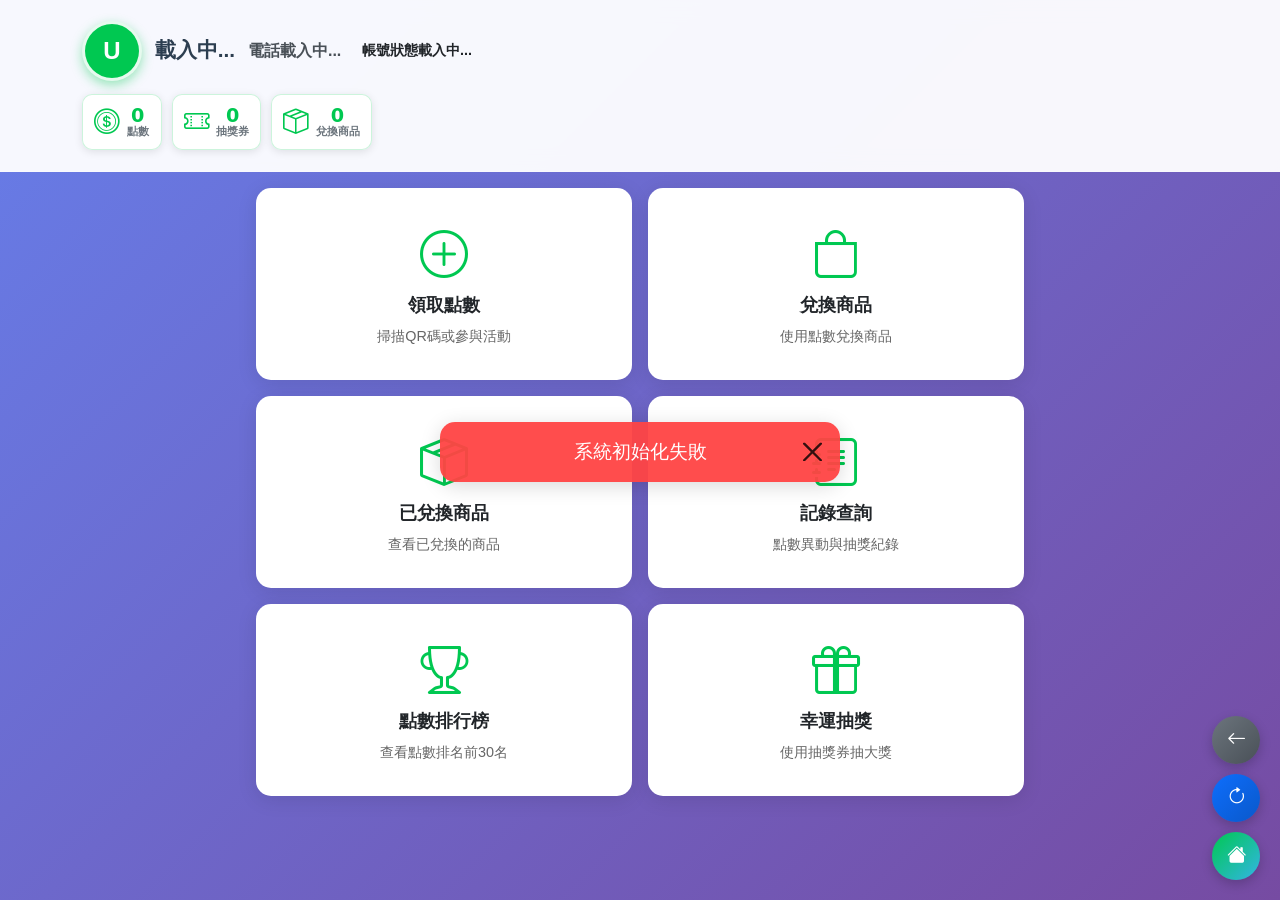
==== index.html @ dc539072 "🚀 自動部署 LINEOA → LINEOA-Public (main)" ====
<!DOCTYPE html>
<html lang="zh-TW">
<head>
    <meta charset="UTF-8">
    <meta name="viewport" content="width=device-width, initial-scale=1.0">
    <title>在地人團購點數系統 V1.3</title>
    <script charset="utf-8" src="https://static.line-scdn.net/liff/edge/2/sdk.js"></script>
    <link href="https://cdn.jsdelivr.net/npm/bootstrap@5.1.3/dist/css/bootstrap.min.css" rel="stylesheet">
    <link href="https://cdn.jsdelivr.net/npm/bootstrap-icons@1.8.1/font/bootstrap-icons.css" rel="stylesheet">
    <link href="https://cdnjs.cloudflare.com/ajax/libs/font-awesome/6.0.0/css/all.min.css" rel="stylesheet">
    <link href="style.css" rel="stylesheet">
    <style>
        :root {
            --primary-color: #00C851;
            --secondary-color: #FF6900;
            --success-color: #00C851;
            --danger-color: #FF4444;
            --warning-color: #FFB347;
            --info-color: #33b5e5;
            --dark-color: #212529;
            --light-color: #f8f9fa;
        }
        
        body {
            background: linear-gradient(135deg, #667eea 0%, #764ba2 100%);
            min-height: 100vh;
            font-family: 'Segoe UI', Tahoma, Geneva, Verdana, sans-serif;
        }
        
        .container-fluid {
            padding: 0;
        }
        
        .header {
            background: rgba(255, 255, 255, 0.95);
            backdrop-filter: blur(10px);
            border-bottom: 1px solid rgba(255, 255, 255, 0.2);
            padding: 1rem 0;
            position: sticky;
            top: 0;
            z-index: 1000;
        }
        
        .user-info {
            display: flex;
            align-items: center;
            gap: 1rem;
        }
        
        .user-avatar {
            width: 50px;
            height: 50px;
            border-radius: 50%;
            background: var(--primary-color);
            display: flex;
            align-items: center;
            justify-content: center;
            color: white;
            font-weight: bold;
            font-size: 1.2rem;
        }
        
        .user-details {
            display: flex;
            flex-direction: column;
        }
        
        .header-points {
            display: flex;
            align-items: center;
            gap: 0.5rem;
        }
        
        .points-icon {
            font-size: 1.5rem;
            color: var(--primary-color);
        }
        
        .points-info {
            display: flex;
            flex-direction: column;
        }
        
        .points-label {
            font-size: 0.9rem;
            color: #666;
        }
        
        .points-value {
            font-size: 1.2rem;
            font-weight: bold;
        }
        
        .menu-grid {
            display: grid;
            grid-template-columns: repeat(2, 1fr);
            gap: 1rem;
            padding: 1rem;
        }
        
        .menu-item {
            background: white;
            border-radius: 15px;
            padding: 2rem 1rem;
            text-align: center;
            text-decoration: none;
            color: var(--dark-color);
            transition: all 0.3s ease;
            box-shadow: 0 4px 20px rgba(0, 0, 0, 0.1);
            border: none;
        }
        
        .menu-item:hover {
            transform: translateY(-5px);
            box-shadow: 0 8px 25px rgba(0, 0, 0, 0.15);
            color: var(--dark-color);
        }
        
        .menu-icon {
            font-size: 3rem;
            margin-bottom: 1rem;
            color: var(--primary-color);
        }
        
        .menu-title {
            font-weight: bold;
            font-size: 1.1rem;
            margin-bottom: 0.5rem;
        }
        
        .menu-desc {
            font-size: 0.9rem;
            color: #666;
        }
        
        .page-content {
            display: none;
            padding: 1rem;
        }
        
        .page-content.active {
            display: block;
        }
        
        .back-btn {
            background: var(--primary-color);
            color: white;
            border: none;
            padding: 0.5rem 1rem;
            border-radius: 10px;
            margin-bottom: 1rem;
        }
        
        .product-card {
            background: white;
            border-radius: 15px;
            padding: 1.2rem;
            margin-bottom: 1rem;
            box-shadow: 0 4px 20px rgba(0, 0, 0, 0.1);
        }
        
        .points-badge {
            background: var(--success-color);
            color: white;
            padding: 0.3rem 0.8rem;
            border-radius: 20px;
            font-size: 0.9rem;
            font-weight: bold;
        }
        
        .exchange-btn {
            background: var(--warning-color);
            color: white;
            border: none;
            padding: 0.8rem 1.5rem;
            border-radius: 10px;
            width: 100%;
            margin-top: 1rem;
            font-weight: bold;
        }
        
        .history-item {
            background: white;
            border-radius: 10px;
            padding: 1rem;
            margin-bottom: 0.5rem;
            border-left: 4px solid var(--primary-color);
        }
        
        .history-date {
            font-size: 0.8rem;
            color: #666;
        }
        
        .history-points {
            font-weight: bold;
            font-size: 1.1rem;
        }
        
        .points-positive {
            color: var(--success-color);
        }
        
        .points-negative {
            color: var(--danger-color);
        }
        
        .qr-scanner {
            background: white;
            border-radius: 15px;
            padding: 1rem;
            margin-bottom: 1rem;
        }
        
        #qr-reader {
            width: 100%;
            border-radius: 10px;
            overflow: hidden;
        }
        
        .loading {
            text-align: center;
            padding: 2rem;
        }
        
        .spinner-border {
            color: var(--primary-color);
        }
        
        .alert-custom {
            border-radius: 10px;
            border: none;
            padding: 1rem;
            margin-bottom: 1rem;
        }
        
        .btn-scan {
            background: var(--info-color);
            color: white;
            border: none;
            padding: 0.8rem 1.5rem;
            border-radius: 10px;
            width: 100%;
            margin: 0.5rem 0;
            font-weight: bold;
        }
        
        .qr-expiry-select {
            width: 100%;
            padding: 0.8rem;
            border-radius: 10px;
            border: 1px solid #ddd;
            margin-bottom: 1rem;
            font-size: 1rem;
        }
        
        .redemption-status {
            font-size: 0.75rem;
            padding: 0.25rem 0.6rem;
            border-radius: 12px;
            font-weight: 500;
            white-space: nowrap;
        }
        
        .status-redeemed {
            background: var(--success-color);
            color: white;
        }
        
        .status-expired {
            background: var(--danger-color);
            color: white;
        }
        
        .status-pending {
            background: var(--warning-color);
            color: white;
        }
        
        .time-info {
            line-height: 1.6;
        }
        
        .redeem-action-btn {
            background: var(--primary-color);
            color: white;
            border: none;
            padding: 0.4rem 0.8rem;
            border-radius: 8px;
            font-size: 0.85rem;
            white-space: nowrap;
        }
        
        .redeem-action-btn:hover {
            background: var(--primary-color-dark);
        }
        
        .redeem-action-btn:disabled {
            background: #ccc;
            cursor: not-allowed;
        }
        
        /* 提示訊息樣式 */
        #alertContainer {
            position: fixed;
            top: 0;
            left: 0;
            right: 0;
            bottom: 0;
            display: flex;
            justify-content: center;
            align-items: center;
            z-index: 9999;
            pointer-events: none;
        }
        
        .alert-wrapper {
            width: 90%;
            max-width: 400px;
            position: relative;
        }
        
        .alert-custom {
            text-align: center;
            padding: 1rem 2rem;
            border-radius: 15px;
            font-size: 1.2rem;
            font-weight: 500;
            box-shadow: 0 4px 20px rgba(0, 0, 0, 0.15);
            pointer-events: auto;
            position: relative;
            animation: alertFadeIn 0.3s ease-out;
        }
        
        .alert-custom .btn-close {
            position: absolute;
            right: 10px;
            top: 50%;
            transform: translateY(-50%);
            font-size: 1.2rem;
            padding: 0.5rem;
            margin: 0;
            opacity: 0.8;
        }
        
        .alert-custom .btn-close:hover {
            opacity: 1;
        }
        
        .alert-custom.alert-success {
            background-color: rgba(0, 200, 81, 0.95);
            color: white;
            border: none;
        }
        
        .alert-custom.alert-danger {
            background-color: rgba(255, 68, 68, 0.95);
            color: white;
            border: none;
        }
        
        .alert-custom.alert-info {
            background-color: rgba(51, 181, 229, 0.95);
            color: white;
            border: none;
        }
        
        .alert-custom.alert-warning {
            background-color: rgba(255, 179, 71, 0.95);
            color: white;
            border: none;
        }
        
        @keyframes alertFadeIn {
            from {
                opacity: 0;
                transform: translateY(-20px);
            }
            to {
                opacity: 1;
                transform: translateY(0);
            }
        }
        
        @keyframes alertFadeOut {
            from {
                opacity: 1;
                transform: translateY(0);
            }
            to {
                opacity: 0;
                transform: translateY(20px);
            }
        }
        
        /* 活動卡片狀態樣式 */
        .activity-card.activity-disabled {
            opacity: 0.6;
            background: #f5f5f5;
            border-left: 4px solid #ccc;
        }
        
        .activity-card.activity-waiting {
            opacity: 0.8;
            background: #fff8e1;
            border-left: 4px solid #ff9800;
        }
        
        .activity-card.activity-available {
            background: #f0f8ff;
            border-left: 4px solid var(--primary-color);
        }
        
        .activity-card.activity-available:hover {
            transform: translateY(-2px);
            box-shadow: 0 8px 25px rgba(0, 200, 81, 0.15);
        }
    </style>
</head>
<body>
    <div class="container-fluid">
        <!-- Header -->
        <div class="header">
            <div class="container">
                <div class="user-info-enhanced">
                    <div class="user-top-section">
                        <div class="user-avatar-large" id="userAvatar">U</div>
                        <div class="user-identity">
                            <div class="user-name-row">
                                <div class="user-name-large" id="userName">載入中...</div>
                                <span class="user-phone-large" id="userPhone">電話載入中...</span>
                                <span class="account-status-large" id="accountStatus">帳號狀態載入中...</span>
                            </div>
                        </div>
                    </div>
                    <div class="user-stats-enhanced">
                        <div class="stat-item-large">
                            <i class="bi bi-coin stat-icon-large"></i>
                            <div class="stat-text">
                                <div class="stat-value-large" id="headerPoints">0</div>
                                <div class="stat-label-large">點數</div>
                            </div>
                        </div>
                        <div class="stat-item-large">
                            <i class="bi bi-ticket-perforated stat-icon-large"></i>
                            <div class="stat-text">
                                <div class="stat-value-large" id="headerLotteryTickets">0</div>
                                <div class="stat-label-large">抽獎券</div>
                            </div>
                        </div>
                        <div class="stat-item-large">
                            <i class="bi bi-box-seam stat-icon-large"></i>
                            <div class="stat-text">
                                <div class="stat-value-large" id="headerUnusedCount">0</div>
                                <div class="stat-label-large">兌換商品</div>
                            </div>
                        </div>
                    </div>
                </div>
            </div>
        </div>

        <!-- 主頁面 -->
        <div id="mainPage">
            <div class="menu-grid">
                <button class="menu-item" onclick="showPage('earnPage')">
                    <i class="bi bi-plus-circle menu-icon"></i>
                    <div class="menu-title">領取點數</div>
                    <div class="menu-desc">掃描QR碼或參與活動</div>
                </button>
                <button class="menu-item" onclick="showPage('productsPage')">
                    <i class="bi bi-bag menu-icon"></i>
                    <div class="menu-title">兌換商品</div>
                    <div class="menu-desc">使用點數兌換商品</div>
                </button>
                <button class="menu-item" onclick="showPage('exchangedPage')">
                    <i class="bi bi-box-seam menu-icon"></i>
                    <div class="menu-title">已兌換商品</div>
                    <div class="menu-desc">查看已兌換的商品</div>
                </button>
                <button class="menu-item" onclick="showPage('recordsPage')">
                    <i class="bi bi-journal-text menu-icon"></i>
                    <div class="menu-title">記錄查詢</div>
                    <div class="menu-desc">點數異動與抽獎紀錄</div>
                </button>
                <button class="menu-item" onclick="showPage('leaderboardPage')">
                    <i class="bi bi-trophy menu-icon"></i>
                    <div class="menu-title">點數排行榜</div>
                    <div class="menu-desc">查看點數排名前30名</div>
                </button>
                <button class="menu-item" onclick="showPage('lotteryPage')">
                    <i class="bi bi-gift menu-icon"></i>
                    <div class="menu-title">幸運抽獎</div>
                    <div class="menu-desc">使用抽獎券抽大獎</div>
                </button>
            </div>
        </div>

        <!-- 記錄查詢頁面 -->
        <div id="recordsPage" class="page-content">
            <div class="page-header">
                <h4 class="mb-3">📋 記錄查詢</h4>
            </div>
            
            <!-- 分頁標籤 -->
            <div class="records-tabs">
                <button id="pointsRecordsTabBtn" class="tab-btn tab-active" onclick="switchRecordsTab('points')">
                    <i class="bi bi-coin"></i> 點數異動
                </button>
                <button id="lotteryRecordsTabBtn" class="tab-btn tab-inactive" onclick="switchRecordsTab('lottery')">
                    <i class="bi bi-ticket-detailed"></i> 抽獎紀錄
                </button>
            </div>
            
            <!-- 點數異動記錄區 -->
            <div id="pointsRecordsTab" class="tab-content active">
                <div id="historyList" class="loading">
                    <div class="spinner-border" role="status">
                        <span class="visually-hidden">載入中...</span>
                    </div>
                </div>
            </div>
            
            <!-- 抽獎記錄區 -->
            <div id="lotteryRecordsTab" class="tab-content">
                <div id="lotteryHistoryList" class="loading">
                    <div class="spinner-border" role="status">
                        <span class="visually-hidden">載入中...</span>
                    </div>
                </div>
            </div>
        </div>

        <!-- 已兌換商品頁面 -->
        <div id="exchangedPage" class="page-content">
            <div class="page-header">
                <h4 class="mb-3">已兌換商品</h4>
            </div>
            
            <!-- 分頁標籤 -->
            <div class="exchange-tabs">
                <button id="unusedTabBtn" class="tab-btn tab-active" onclick="switchExchangeTab('unused')">
                    <i class="bi bi-box-seam"></i> 待使用商品
                </button>
                <button id="usedTabBtn" class="tab-btn tab-inactive" onclick="switchExchangeTab('used')">
                    <i class="bi bi-check2-circle"></i> 已使用商品
                </button>
            </div>
            
            <!-- 待使用商品區 -->
            <div id="unusedProductsTab" class="tab-content active">
                <div id="unusedProductsList"></div>
            </div>
            
            <!-- 已使用商品區 -->
            <div id="usedProductsTab" class="tab-content">
                <div id="usedProductsList"></div>
            </div>
        </div>

        <!-- 領取點數頁面 -->
        <div id="earnPage" class="page-content">
            <div class="page-header">
                <h4 class="mb-3">領取點數</h4>
            </div>
            
            <!-- QR掃描器區域 -->
            <div class="qr-scanner mb-4">
                <h5 class="mb-3">QR Code 掃描</h5>
                <div id="qr-reader" style="width: 100%"></div>
                <div id="scanStatus"></div>
                <button id="startScanBtn" class="btn-scan mt-3" onclick="startQRScanner()">
                    <i class="bi bi-camera"></i> 開始掃描
                </button>
                <button id="stopScanBtn" class="btn-scan mt-2" onclick="stopQRScanner()" style="display: none;">
                    <i class="bi bi-stop-circle"></i> 停止掃描
                </button>
            </div>
            
            <h5 class="mb-3" id="activitiesTitle">可領取的活動 (0)</h5>
            <div id="earnActivitiesList">
                <div class="loading">
                    <div class="spinner-border" role="status">
                        <span class="visually-hidden">Loading...</span>
                    </div>
                </div>
            </div>
        </div>

        <!-- 商品兌換頁面 -->
        <div id="productsPage" class="page-content">
            <div class="page-header">
                <h4 class="mb-3">商品兌換</h4>
            </div>
            <div id="productsList" class="loading">
                <div class="spinner-border" role="status">
                    <span class="visually-hidden">載入中...</span>
                </div>
            </div>
        </div>

        <!-- 點數排行榜頁面 -->
        <div id="leaderboardPage" class="page-content">
            <div class="page-header">
                <h4 class="mb-3">點數排行榜</h4>
            </div>
            
            <!-- 我的排名 -->
            <div class="section">
                <div class="section-title">我的排名</div>
                <div id="myRankCard" class="loading">
                    <div class="spinner-border" role="status">
                        <span class="visually-hidden">載入中...</span>
                    </div>
                </div>
            </div>
            
            <!-- 排行榜 -->
            <div class="section">
                <div class="section-title">前30名排行榜</div>
                <div id="leaderboardList" class="leaderboard-grid">
                    <div class="spinner-border" role="status">
                        <span class="visually-hidden">載入中...</span>
                    </div>
                </div>
            </div>
        </div>

        <!-- 抽獎頁面 -->
        <div id="lotteryPage" class="page-content">
            <div class="page-header">
                <h4 class="mb-3">🎁 幸運抽獎</h4>
            </div>
            
            <!-- 抽獎券顯示區 -->
            <div id="lotteryTicketsDisplay" class="mb-4">
                <div class="loading">
                    <div class="spinner-border" role="status">
                        <span class="visually-hidden">載入中...</span>
                    </div>
                </div>
            </div>
            
            <!-- 九宮格抽獎區域 -->
            <div class="lottery-grid-container mb-4">
                <div class="lottery-grid" id="lotteryGrid">
                    <!-- 動態生成九宮格區塊 -->
                </div>
            </div>
            
            <!-- 抽獎按鈕 -->
            <div class="lottery-action mb-4">
                <button id="drawLotteryBtn" class="lottery-draw-btn" onclick="drawLottery()">
                    <i class="bi bi-gift"></i> 開始抽獎
                </button>
                <div class="lottery-notice">
                    <i class="bi bi-info-circle"></i>
                    每次抽獎消耗1張抽獎券
                </div>
            </div>
            
            <!-- 獎項展示區 -->
            <div class="section">
                <div class="section-title">🏆 獎項一覽</div>
                <div id="lotteryContainer">
                    <div id="lotteryPrizesContainer" class="prizes-grid">
                        <div class="loading">
                            <div class="spinner-border" role="status">
                                <span class="visually-hidden">載入中...</span>
                            </div>
                        </div>
                    </div>
                </div>
            </div>
        </div>


    </div>

    <!-- 固定功能按鈕 -->
    <div class="fixed-btns-container">
        <button class="fixed-btn back-btn-fixed" onclick="goBack()" title="返回上一頁">
            <i class="bi bi-arrow-left"></i>
        </button>
        <button class="fixed-btn refresh-btn-fixed" onclick="refreshCurrentPage()" title="重新整理">
            <i class="bi bi-arrow-clockwise"></i>
        </button>
        <button class="fixed-btn home-btn-fixed" onclick="showPage('mainPage')" title="回首頁">
            <i class="bi bi-house-fill"></i>
        </button>
    </div>

    <!-- 抽獎結果彈窗 -->
    <div id="lotteryResultModal" class="lottery-modal" style="display: none;">
        <div class="lottery-modal-content">
            <div id="lotteryResultContent">
                <!-- 動態內容 -->
            </div>
            <button class="lottery-close-btn" onclick="closeLotteryResult()">
                <i class="bi bi-x-lg"></i> 關閉
            </button>
        </div>
    </div>

    <!-- 提示訊息 -->
    <div id="alertContainer" style="position: fixed; top: 20px; left: 20px; right: 20px; z-index: 9999;"></div>

    <script src="https://cdn.jsdelivr.net/npm/bootstrap@5.1.3/dist/js/bootstrap.bundle.min.js"></script>
    <script src="app.js"></script>
</body>
</html>
---- style.css ----
::root {
    --primary-color: #00C851;
    --secondary-color: #FF6900;
    --success-color: #00C851;
    --danger-color: #FF4444;
    --warning-color: #FFB347;
    --info-color: #33b5e5;
    --dark-color: #212529;
    --light-color: #f8f9fa;
}

body {
    background: linear-gradient(135deg, #667eea 0%, #764ba2 100%);
    min-height: 100vh;
    font-family: 'Segoe UI', Tahoma, Geneva, Verdana, sans-serif;
}

.container-fluid {
    padding: 0;
}

.header {
    background: rgba(255, 255, 255, 0.95);
    backdrop-filter: blur(10px);
    border-bottom: 1px solid rgba(255, 255, 255, 0.2);
    padding: 1rem 0;
    position: sticky;
    top: 0;
    z-index: 1000;
}

        /* 增強的用戶信息布局 */
        .user-info-enhanced {
            display: flex;
            flex-direction: column;
            gap: 0.8rem;
            width: 100%;
            padding: 0.3rem 0;
        }
        
        .user-top-section {
            display: flex;
            align-items: center;
            gap: 0.8rem;
        }
        
        .user-avatar-large {
            width: 60px;
            height: 60px;
            border-radius: 50%;
            background: var(--primary-color);
            display: flex;
            align-items: center;
            justify-content: center;
            color: white;
            font-weight: bold;
            font-size: 1.5rem;
            flex-shrink: 0;
            box-shadow: 0 4px 12px rgba(0, 200, 81, 0.4);
            border: 3px solid rgba(255, 255, 255, 0.9);
        }
        
        .user-content {
            flex: 1;
            display: flex;
            flex-direction: column;
            gap: 0.5rem;
            min-width: 0;
        }
        
        .user-identity {
            display: flex;
            flex-direction: column;
            gap: 0.2rem;
        }
        
        .user-name-row {
            display: flex;
            align-items: center;
            gap: 0.8rem;
            flex-wrap: nowrap;
        }

        /* 增強版用戶信息樣式 */
        .user-name-large {
            font-size: 1.3rem;
            font-weight: 800;
            color: #2c3e50;
            white-space: nowrap;
            overflow: hidden;
            text-overflow: ellipsis;
            max-width: 140px;
            line-height: 1.1;
            flex-shrink: 0;
        }

        .user-phone-large {
            font-size: 1rem;
            color: #495057;
            font-weight: 600;
            white-space: nowrap;
            flex-shrink: 0;
        }

        .account-status-large {
            font-size: 0.9rem;
            font-weight: 700;
            padding: 3px 8px;
            border-radius: 6px;
            white-space: nowrap;
            flex-shrink: 0;
        }
        
        /* 增強版統計項目 */
        .user-stats-enhanced {
            display: flex;
            gap: 0.6rem;
            align-items: center;
            flex-wrap: wrap;
        }
        
        .stat-item-large {
            display: flex;
            align-items: center;
            gap: 0.4rem;
            background: rgba(255, 255, 255, 0.95);
            padding: 0.5rem 0.7rem;
            border-radius: 10px;
            box-shadow: 0 2px 8px rgba(0, 0, 0, 0.1);
            border: 1px solid rgba(0, 200, 81, 0.2);
            min-width: 80px;
        }
        
        .stat-icon-large {
            font-size: 1.6rem;
            color: var(--primary-color);
            flex-shrink: 0;
        }
        
        .stat-text {
            display: flex;
            flex-direction: column;
            align-items: center;
            text-align: center;
        }
        
        .stat-value-large {
            font-size: 1.2rem;
            font-weight: 800;
            color: var(--primary-color);
            line-height: 1;
            font-family: 'Segoe UI', system-ui, sans-serif;
        }
        
        .stat-label-large {
            font-size: 0.7rem;
            color: #6c757d;
            font-weight: 600;
            margin-top: 1px;
            line-height: 1;
        }

.account-status.complete {
    background: #d4edda;
    color: #155724;
}

.account-status.limited {
    background: #fff3cd;
    color: #856404;
}

        .user-stats {
            display: flex;
            gap: 0.6rem;
            flex-shrink: 0;
            align-items: center;
        }
        
        .stat-item {
            display: flex;
            align-items: center;
            gap: 0.5rem;
            background: #ffffff;
            color: #2c3e50;
            padding: 0.8rem 1.2rem;
            border-radius: 14px;
            box-shadow: 0 3px 10px rgba(0, 0, 0, 0.15);
            border: 1px solid rgba(0, 200, 81, 0.2);
            min-width: 110px;
            text-align: center;
        }

        .stat-icon {
            font-size: 1.2rem;
            color: var(--primary-color);
            background: rgba(0, 200, 81, 0.1);
            width: 24px;
            height: 24px;
            border-radius: 50%;
            display: flex;
            align-items: center;
            justify-content: center;
            flex-shrink: 0;
        }
        
        .stat-info {
            display: flex;
            flex-direction: column;
            align-items: flex-start;
            min-width: 0;
        }
        
        .stat-label {
            font-size: 0.7rem;
            color: #6c757d;
            margin-bottom: 2px;
            font-weight: 500;
            letter-spacing: 0.2px;
            line-height: 1;
        }
        
        .stat-value {
            font-size: 1.1rem;
            font-weight: 700;
            color: var(--primary-color);
            line-height: 1;
            font-family: 'Segoe UI', system-ui, sans-serif;
        }

.points-display {
    background: linear-gradient(135deg, var(--primary-color), var(--info-color));
    color: white;
    padding: 1.5rem;
    border-radius: 15px;
    margin: 1rem;
    text-align: center;
    box-shadow: 0 8px 32px rgba(0, 200, 81, 0.3);
}

.points-number {
    font-size: 3rem;
    font-weight: bold;
    margin: 0.5rem 0;
}

.menu-grid {
    display: grid;
    grid-template-columns: repeat(2, 1fr);
    gap: 1rem;
    padding: 1rem;
    max-width: 800px; /* 限制最大寬度 */
    margin: 0 auto; /* 置中對齊 */
}

.menu-item {
    background: white;
    border-radius: 15px;
    padding: 2rem 1rem;
    text-align: center;
    text-decoration: none;
    color: var(--dark-color);
    transition: all 0.3s ease;
    box-shadow: 0 4px 20px rgba(0, 0, 0, 0.1);
    border: none;
    cursor: pointer;
}

.menu-item:hover {
    transform: translateY(-5px);
    box-shadow: 0 8px 25px rgba(0, 0, 0, 0.15);
    color: var(--dark-color);
}

.menu-icon {
    font-size: 3rem;
    margin-bottom: 1rem;
    color: var(--primary-color);
}

.menu-title {
    font-weight: bold;
    font-size: 1.1rem;
    margin-bottom: 0.5rem;
}

.menu-desc {
    font-size: 0.9rem;
    color: #666;
}

.page-content {
    display: none;
    padding: 1rem;
}

.page-content.active {
    display: block;
}

/* 點數異動紀錄頁面全寬顯示 */
#historyPage {
    padding: 1rem 0.5rem;
}

#historyPage .page-header {
    padding: 0 1rem;
}

#historyList {
    padding: 0 0.5rem;
}

/* 排行榜頁面全寬顯示 */
#leaderboardPage {
    padding: 1rem 0.5rem;
}

#leaderboardPage .page-header {
    padding: 0 1rem;
}

#myRankCard,
#leaderboardList {
    padding: 0 0.5rem;
}

.back-btn {
    background: var(--primary-color);
    color: white;
    border: none;
    padding: 0.5rem 1rem;
    border-radius: 10px;
    margin-bottom: 1rem;
    cursor: pointer;
}

.activity-card, .product-card {
    background: white;
    border-radius: 15px;
    padding: 1.5rem;
    margin-bottom: 1rem;
    box-shadow: 0 4px 20px rgba(0, 0, 0, 0.1);
}

.activity-card h5 {
    color: var(--primary-color);
    margin-bottom: 0.5rem;
}

.points-badge {
    background: var(--success-color);
    color: white;
    padding: 0.3rem 0.8rem;
    border-radius: 20px;
    font-size: 0.9rem;
    font-weight: bold;
}

.claim-btn {
    background: var(--secondary-color);
    color: white;
    border: none;
    padding: 0.8rem 1.5rem;
    border-radius: 10px;
    width: 100%;
    margin-top: 1rem;
    font-weight: bold;
    cursor: pointer;
}

.exchange-btn {
    background: var(--warning-color);
    color: white;
    border: none;
    padding: 0.8rem 1.5rem;
    border-radius: 10px;
    width: 100%;
    margin-top: 1rem;
    font-weight: bold;
    cursor: pointer;
}

.history-item {
    background: white;
    border-radius: 15px;
    padding: 1.5rem;
    margin-bottom: 0.8rem;
    box-shadow: 0 2px 8px rgba(0, 0, 0, 0.1);
    transition: all 0.3s ease;
    max-width: 100%;
    width: 100%;
}

.history-item:hover {
    transform: translateY(-2px);
    box-shadow: 0 4px 12px rgba(0, 0, 0, 0.15);
}

.history-content {
    flex: 1;
    margin-right: 1rem;
}

.history-type {
    display: inline-flex;
    align-items: center;
    font-size: 0.9rem;
    color: #666;
    margin-bottom: 0.5rem;
}

.history-type i {
    margin-right: 0.5rem;
    font-size: 1.1rem;
}

.history-related {
    font-size: 0.9rem;
    color: #666;
    margin: 0.3rem 0;
}

.history-method {
    display: inline-flex;
    align-items: center;
    font-size: 0.85rem;
    color: #888;
    margin: 0.3rem 0;
}

.history-method i {
    margin-right: 0.4rem;
}

.history-date {
    font-size: 0.85rem;
    color: #999;
    margin-top: 0.5rem;
}

.history-points {
    font-weight: bold;
    font-size: 1.2rem;
    margin-bottom: 0.3rem;
}

/* 異動類型顏色 */
.type-activity {
    border-left: 4px solid #4CAF50;
}

.type-activity .history-type i {
    color: #4CAF50;
}

.type-exchange {
    border-left: 4px solid #2196F3;
}

.type-exchange .history-type i {
    color: #2196F3;
}

.type-use {
    border-left: 4px solid #FF9800;
}

.type-use .history-type i {
    color: #FF9800;
}

.type-other {
    border-left: 4px solid #9E9E9E;
}

.type-other .history-type i {
    color: #9E9E9E;
}

.points-positive {
    color: #4CAF50;
}

.points-negative {
    color: #F44336;
}

.qr-scanner {
    background: white;
    border-radius: 15px;
    padding: 1rem;
    margin-bottom: 1rem;
}

#qr-reader {
    width: 100%;
    border-radius: 10px;
    overflow: hidden;
}

.loading {
    text-align: center;
    padding: 2rem;
}

.spinner-border {
    color: var(--primary-color);
}

.alert-custom {
    border-radius: 10px;
    border: none;
    padding: 1rem;
    margin-bottom: 1rem;
}

.btn-scan {
    background: var(--info-color);
    color: white;
    border: none;
    padding: 0.8rem 1.5rem;
    border-radius: 10px;
    width: 100%;
    margin: 0.5rem 0;
    font-weight: bold;
    cursor: pointer;
}

/* 抽獎結果彈窗 */
.lottery-modal {
    position: fixed;
    top: 0;
    left: 0;
    width: 100%;
    height: 100%;
    background: rgba(0, 0, 0, 0.8);
    z-index: 10000;
    display: flex;
    align-items: center;
    justify-content: center;
    opacity: 0;
    transition: opacity 0.15s ease;
}

.lottery-modal.show {
    opacity: 1;
}

.lottery-modal-content {
    background: white;
    border-radius: 20px;
    padding: 2rem;
    margin: 1rem;
    max-width: 400px;
    width: 100%;
    text-align: center;
    box-shadow: 0 20px 60px rgba(0, 0, 0, 0.3);
    transform: scale(0.9);
    transition: transform 0.15s ease;
}

.lottery-modal.show .lottery-modal-content {
    transform: scale(1);
}

.lottery-result {
    padding: 1rem 0;
}

.result-icon {
    font-size: 4rem;
    margin-bottom: 1rem;
}

.thanks-icon {
    color: #FF6B9D;
}

.winner-icon {
    color: #FFD700;
    animation: bounce 1s infinite;
}

@keyframes bounce {
    0%, 20%, 50%, 80%, 100% {
        transform: translateY(0);
    }
    40% {
        transform: translateY(-10px);
    }
    60% {
        transform: translateY(-5px);
    }
}

.result-title {
    font-size: 1.8rem;
    font-weight: bold;
    margin-bottom: 1rem;
    color: #333;
}

.prize-info {
    margin: 1.5rem 0;
    padding: 1rem;
    background: linear-gradient(135deg, #667eea, #764ba2);
    border-radius: 15px;
    color: white;
}

.prize-name {
    font-size: 1.4rem;
    font-weight: bold;
    margin-bottom: 0.5rem;
}

.prize-description {
    opacity: 0.9;
    margin: 0;
}

.remaining-tickets {
    display: flex;
    align-items: center;
    justify-content: center;
    gap: 0.5rem;
    margin: 1rem 0;
    padding: 0.8rem;
    background: rgba(102, 126, 234, 0.1);
    border-radius: 10px;
    color: #667eea;
    font-weight: 500;
}

.claim-notice {
    display: flex;
    align-items: center;
    justify-content: center;
    gap: 0.5rem;
    margin-top: 1rem;
    padding: 0.8rem;
    background: rgba(34, 197, 94, 0.1);
    border-radius: 10px;
    color: #22c55e;
    font-size: 0.9rem;
    font-weight: 500;
}

.lottery-close-btn {
    background: linear-gradient(135deg, #667eea, #764ba2);
    color: white;
    border: none;
    border-radius: 12px;
    padding: 0.8rem 2rem;
    font-size: 1rem;
    font-weight: 500;
    cursor: pointer;
    margin-top: 1rem;
    transition: all 0.3s ease;
}

.lottery-close-btn:hover {
    transform: translateY(-2px);
    box-shadow: 0 8px 25px rgba(102, 126, 234, 0.3);
}

.lottery-close-btn:active {
    transform: translateY(0);
}

/* 謝謝參加樣式 */
.thanks-modal .lottery-modal-content {
    border: 3px solid #FF6B9D;
}

.thanks-result .remaining-tickets {
    background: rgba(255, 107, 157, 0.1);
    color: #FF6B9D;
}

/* 中獎樣式 */
.winner-modal .lottery-modal-content {
    border: 3px solid #FFD700;
    background: linear-gradient(135deg, #fff9e6, #ffffff);
}

@media (max-width: 768px) {
    .points-number {
        font-size: 2.5rem;
    }
    
    .menu-grid {
        gap: 0.8rem;
        padding: 0.8rem;
    }
    
    .menu-item {
        padding: 1.5rem 0.8rem;
    }
    
    .menu-icon {
        font-size: 2.5rem;
    }
} 

/* 可領取活動卡片樣式 */
.activity-earn-card {
    background: white;
    border-radius: 20px;
    padding: 1.5rem;
    margin-bottom: 1.5rem;
    box-shadow: 0 8px 32px rgba(0, 0, 0, 0.1);
    border: 2px solid transparent;
    transition: all 0.3s ease;
    position: relative;
    overflow: hidden;
}

.activity-earn-card.available {
    border-color: var(--success-color);
    background: linear-gradient(135deg, #ffffff 0%, #f8fff9 100%);
    animation: pulse-available 2s infinite;
}

.activity-earn-card.unavailable {
    opacity: 0.7;
    background: #f8f9fa;
    border-color: #dee2e6;
}

.activity-earn-card.available::before {
    content: '可領取';
    position: absolute;
    top: 10px;
    right: 10px;
    background: var(--success-color);
    color: white;
    font-size: 0.7rem;
    padding: 0.3rem 0.6rem;
    border-radius: 15px;
    font-weight: bold;
}

@keyframes pulse-available {
    0% { transform: scale(1); box-shadow: 0 8px 32px rgba(0, 200, 81, 0.1); }
    50% { transform: scale(1.02); box-shadow: 0 12px 40px rgba(0, 200, 81, 0.2); }
    100% { transform: scale(1); box-shadow: 0 8px 32px rgba(0, 200, 81, 0.1); }
}

.activity-header {
    display: flex;
    justify-content: space-between;
    align-items: flex-start;
    margin-bottom: 1rem;
}

.activity-info {
    flex: 1;
    margin-right: 1rem;
}

.activity-title {
    font-size: 1.5rem;
    font-weight: bold;
    color: var(--dark-color);
    margin-bottom: 0.5rem;
}

.activity-desc {
    color: #666;
    margin-bottom: 0.8rem;
    line-height: 1.4;
}

.activity-limits {
    background: rgba(52, 58, 64, 0.05);
    padding: 0.5rem;
    border-radius: 8px;
}

.points-display-large {
    background: linear-gradient(135deg, var(--success-color), var(--info-color));
    color: white;
    padding: 1rem;
    border-radius: 15px;
    text-align: center;
    min-width: 80px;
    box-shadow: 0 4px 20px rgba(0, 200, 81, 0.3);
}

.points-number {
    display: block;
    font-size: 1.8rem;
    font-weight: bold;
    line-height: 1;
}

.points-text {
    display: block;
    font-size: 0.8rem;
    opacity: 0.9;
}

.activity-actions {
    margin-top: 1rem;
}

.btn-claim-large {
    background: linear-gradient(135deg, var(--secondary-color), #ff8533);
    color: white;
    border: none;
    padding: 1rem 2rem;
    border-radius: 12px;
    width: 100%;
    font-size: 1.1rem;
    font-weight: bold;
    box-shadow: 0 6px 24px rgba(255, 105, 0, 0.3);
    transition: all 0.3s ease;
}

.btn-claim-large:hover {
    transform: translateY(-2px);
    box-shadow: 0 10px 30px rgba(255, 105, 0, 0.4);
    background: linear-gradient(135deg, #ff5722, var(--secondary-color));
}

.btn-claim-disabled {
    background: #6c757d;
    color: white;
    border: none;
    padding: 1rem 2rem;
    border-radius: 12px;
    width: 100%;
    font-size: 1rem;
    cursor: not-allowed;
    opacity: 0.7;
}

.participation-history {
    margin-top: 1rem;
    padding: 0.8rem;
    background: rgba(108, 117, 125, 0.1);
    border-radius: 8px;
    border-left: 4px solid var(--info-color);
}

/* QR掃描狀態樣式 */
.scan-status {
    padding: 1rem;
    border-radius: 10px;
    margin: 1rem 0;
    text-align: center;
    font-weight: 500;
}

.scan-status.loading {
    background: #e3f2fd;
    color: #1976d2;
    border: 2px solid #bbdefb;
}

.scan-status.active {
    background: #e8f5e8;
    color: #2e7d32;
    border: 2px solid #c8e6c9;
    animation: blink 1.5s infinite;
}

.scan-status.success {
    background: #e8f5e8;
    color: #1b5e20;
    border: 2px solid #4caf50;
}

.scan-status.error {
    background: #ffebee;
    color: #c62828;
    border: 2px solid #ef5350;
}

@keyframes blink {
    0%, 50% { opacity: 1; }
    51%, 100% { opacity: 0.7; }
}

/* 商品卡片改進樣式 */
.product-card {
    background: white;
    border-radius: 20px;
    padding: 1.5rem;
    margin-bottom: 1.5rem;
    box-shadow: 0 8px 32px rgba(0, 0, 0, 0.1);
    border: 2px solid transparent;
    transition: all 0.3s ease;
}

.product-card.low-stock {
    border-color: #ffc107;
    background: linear-gradient(135deg, #ffffff 0%, #fffbf0 100%);
}

.product-header {
    display: flex;
    justify-content: space-between;
    align-items: flex-start;
    margin-bottom: 1rem;
}

.product-info {
    flex: 1;
    margin-right: 1rem;
}

.product-title {
    font-size: 1.2rem;
    font-weight: bold;
    color: var(--dark-color);
    margin-bottom: 0.5rem;
}

.product-desc {
    color: #666;
    margin-bottom: 1rem;
    line-height: 1.4;
}

.product-details {
    background: rgba(52, 58, 64, 0.05);
    padding: 0.8rem;
    border-radius: 8px;
}

.stock-info, .expiration-info {
    display: flex;
    align-items: center;
    gap: 0.5rem;
    margin-bottom: 0.3rem;
}

.stock-info:last-child, .expiration-info:last-child {
    margin-bottom: 0;
}

.points-cost {
    background: linear-gradient(135deg, var(--warning-color), #ffcc80);
    color: white;
    padding: 1rem;
    border-radius: 15px;
    text-align: center;
    min-width: 80px;
    box-shadow: 0 4px 20px rgba(255, 179, 71, 0.3);
}

.cost-number {
    display: block;
    font-size: 1.5rem;
    font-weight: bold;
    line-height: 1;
}

.cost-text {
    display: block;
    font-size: 0.8rem;
    opacity: 0.9;
}

.exchange-btn {
    background: linear-gradient(135deg, var(--warning-color), #ffcc80);
    color: white;
    border: none;
    padding: 1rem 2rem;
    border-radius: 12px;
    width: 100%;
    font-size: 1.1rem;
    font-weight: bold;
    box-shadow: 0 6px 24px rgba(255, 179, 71, 0.3);
    transition: all 0.3s ease;
}

.exchange-btn:hover:not(:disabled) {
    transform: translateY(-2px);
    box-shadow: 0 10px 30px rgba(255, 179, 71, 0.4);
    background: linear-gradient(135deg, #ff9800, var(--warning-color));
}

.exchange-btn.sold-out {
    background: #6c757d;
    color: white;
    cursor: not-allowed;
    opacity: 0.7;
    box-shadow: none;
}

/* 空狀態和錯誤訊息樣式 */
.no-activities, .no-products {
    text-align: center;
    padding: 3rem 1rem;
    color: #6c757d;
    font-size: 1.1rem;
}

.error-message {
    text-align: center;
    padding: 2rem 1rem;
    color: #721c24;
    background: #f8d7da;
    border-radius: 15px;
    border: 1px solid #f5c6cb;
    margin: 1rem 0;
}

.error-message i {
    font-size: 2rem;
    margin-bottom: 1rem;
    color: #dc3545;
}

.error-message h5 {
    color: #721c24;
    margin-bottom: 0.5rem;
}

.error-message p {
    color: #856404;
    margin-bottom: 1rem;
}

.error-message .btn {
    background: linear-gradient(135deg, var(--primary-color), var(--info-color));
    border: none;
    padding: 0.8rem 1.5rem;
    border-radius: 10px;
    font-weight: bold;
    transition: all 0.3s ease;
}

.error-message .btn:hover {
    transform: translateY(-2px);
    box-shadow: 0 4px 12px rgba(0, 200, 81, 0.3);
}

/* 提升掃描按鈕樣式 */
#startScanBtn, #stopScanBtn {
    background: linear-gradient(135deg, var(--primary-color), var(--info-color));
    color: white;
    border: none;
    padding: 1rem 2rem;
    border-radius: 12px;
    font-size: 1.1rem;
    font-weight: bold;
    box-shadow: 0 6px 24px rgba(0, 200, 81, 0.3);
    transition: all 0.3s ease;
    width: 100%;
    margin-bottom: 1rem;
}

#startScanBtn:hover:not(:disabled), #stopScanBtn:hover {
    transform: translateY(-2px);
    box-shadow: 0 10px 30px rgba(0, 200, 81, 0.4);
}

#startScanBtn:disabled {
    opacity: 0.7;
    cursor: not-allowed;
    transform: none;
}

#stopScanBtn {
    background: linear-gradient(135deg, #dc3545, #c82333);
    box-shadow: 0 6px 24px rgba(220, 53, 69, 0.3);
}

#stopScanBtn:hover {
    box-shadow: 0 10px 30px rgba(220, 53, 69, 0.4);
}

/* 響應式設計改進 */
@media (max-width: 768px) {
    .activity-header, .product-header {
        flex-direction: column;
        align-items: flex-start;
    }
    
    .activity-info, .product-info {
        margin-right: 0;
        margin-bottom: 1rem;
    }
    
    .points-display-large, .points-cost {
        align-self: flex-end;
    }
}

/* 活動卡片容器 */
.activities-container {
    display: flex;
    flex-direction: column;
    gap: 8px;
    padding: 8px;
    background: transparent;
}

/* 可領取活動卡片 - 緊湊橫向設計 */
.activity-card {
    background: #ffffff;
    border-radius: 10px;
    box-shadow: 0 3px 12px rgba(0, 0, 0, 0.1);
    padding: 12px;
    position: relative;
    transition: all 0.2s ease;
    border: 1px solid #e8e8e8;
    display: flex;
    align-items: center;
    justify-content: space-between;
    min-height: 60px;
}

.activity-card:hover {
    transform: translateY(-2px);
    box-shadow: 0 5px 20px rgba(0, 0, 0, 0.15);
}

/* 活動左側內容 */
.activity-left {
    flex: 1;
    display: flex;
    flex-direction: column;
    gap: 2px;
}

/* 活動標題 */
.activity-title {
    font-size: 1.4rem;
    font-weight: 600;
    color: #1a73e8;
    margin: 0;
    line-height: 1.2;
}

/* 活動描述 */
.activity-description {
    font-size: 0.8rem;
    color: #666666;
    margin: 0;
    line-height: 1.2;
    font-weight: 400;
}

/* 活動時間資訊 */
.activity-time {
    margin-top: 0.5rem;
    margin-bottom: 0rem;
}

.time-status {
    display: inline-block;
    padding: 0.5rem 1rem;
    border-radius: 20px;
    background: #e8f5e9;
    color: #2e7d32;
    font-size: 0.9rem;
    font-weight: 500;
}

.time-status.urgent {
    background: #ffebee;
    color: #c62828;
}

.time-status i {
    margin-right: 0.5rem;
}

.qr-only-notice {
    background: rgba(0, 123, 255, 0.1);
    color: var(--primary-color);
    padding: 0.8rem;
    border-radius: 8px;
    text-align: center;
    font-weight: 500;
    display: flex;
    align-items: center;
    justify-content: center;
    gap: 0.5rem;
    min-width: 120px;
    border: 1px solid rgba(0, 123, 255, 0.2);
}

.qr-only-notice i {
    font-size: 1.1rem;
}

/* 活動右側 */
.activity-right {
    display: flex;
    align-items: center;
    gap: 8px;
    min-width: 100px;
    justify-content: flex-end;
}

/* 活動獎勵點數 */
.activity-points {
    font-size: 1.4rem;
    color: #00c851;
    font-weight: 700;
    margin: 0;
    text-shadow: 1px 1px 2px rgba(0, 0, 0, 0.1);
}

/* 活動按鈕 */
.activity-button {
    background: linear-gradient(135deg, #1a73e8, #1557b0);
    color: white;
    border: none;
    padding: 6px 12px;
    border-radius: 15px;
    font-weight: 600;
    font-size: 0.9rem;
    cursor: pointer;
    transition: all 0.2s ease;
    min-width: 80px;
}

.activity-button:hover:not(:disabled) {
    transform: translateY(-1px);
    box-shadow: 0 4px 12px rgba(26, 115, 232, 0.4);
}

.activity-button:disabled {
    background: #cccccc;
    cursor: not-allowed;
    box-shadow: none;
}

/* 活動狀態指示器 */
.activity-status {
    position: absolute;
    top: 4px;
    right: 4px;
    padding: 2px 6px;
    border-radius: 8px;
    font-size: 0.7rem;
    font-weight: 500;
    box-shadow: 0 1px 4px rgba(0, 0, 0, 0.15);
}

.status-available {
    background: linear-gradient(135deg, #00c851, #00a647);
    color: #ffffff;
}

.status-claimed {
    background: linear-gradient(135deg, #ea4335, #d33b2c);
    color: #ffffff;
}

.status-waiting {
    background: linear-gradient(135deg, #fbbc05, #f9a825);
    color: #000000;
}

.status-redeemed {
    background: var(--success-color);
    color: white;
}

.status-expired {
    background: var(--danger-color);
    color: white;
}

.status-pending {
    background: var(--warning-color);
    color: white;
}

/* 活動類型標籤 */
.activity-type {
    position: absolute;
    top: -4px;
    left: 10px;
    padding: 2px 6px;
    background: linear-gradient(135deg, #4285f4, #3367d6);
    color: #ffffff;
    border-radius: 8px;
    font-size: 0.7rem;
    font-weight: 500;
    z-index: 1;
    box-shadow: 0 1px 4px rgba(66, 133, 244, 0.3);
}

/* 進行中活動卡片 - 緊湊縱向設計 */
.activity-card-vertical {
    background: #ffffff;
    border-radius: 10px;
    box-shadow: 0 3px 12px rgba(0, 0, 0, 0.1);
    padding: 10px;
    position: relative;
    transition: all 0.2s ease;
    border: 1px solid #e8e8e8;
    margin-bottom: 8px;
}

.activity-card-vertical:hover {
    transform: translateY(-2px);
    box-shadow: 0 5px 20px rgba(0, 0, 0, 0.15);
}

.activity-card-vertical .activity-header {
    display: flex;
    justify-content: space-between;
    align-items: flex-start;
    margin-bottom: 6px;
}

.activity-card-vertical .activity-title {
    font-size: 1rem;
    font-weight: 600;
    color: #1a73e8;
    margin: 0;
    line-height: 1.2;
}

.activity-card-vertical .activity-description {
    font-size: 0.8rem;
    color: #666666;
    margin: 0 0 6px 0;
    line-height: 1.3;
}

.activity-card-vertical .activity-points-large {
    background: linear-gradient(135deg, #00c851, #00a647);
    color: white;
    padding: 4px 8px;
    border-radius: 8px;
    font-size: 0.9rem;
    font-weight: 600;
    text-align: center;
    min-width: 50px;
}

/* 商品兌換卡片 - 緊湊橫向設計 */
.product-card {
    background: #ffffff;
    border-radius: 10px;
    box-shadow: 0 3px 12px rgba(0, 0, 0, 0.1);
    padding: 12px;
    position: relative;
    transition: all 0.2s ease;
    border: 1px solid #e8e8e8;
    display: flex;
    align-items: center;
    justify-content: space-between;
    min-height: 60px;
    margin-bottom: 8px;
}

.product-card:hover {
    transform: translateY(-2px);
    box-shadow: 0 5px 20px rgba(0, 0, 0, 0.15);
}

/* 商品左側內容 */
.product-left {
    flex: 1;
    display: flex;
    flex-direction: column;
    gap: 4px;
}

.product-title {
    font-size: 1rem;
    font-weight: 600;
    color: #1a73e8;
    margin: 0;
    line-height: 1.2;
}

.product-description {
    font-size: 0.8rem;
    color: #666666;
    margin: 0;
    line-height: 1.2;
}

.product-details {
    font-size: 1rem;
    color: #888888;
    margin: 0;
}

/* 商品右側 */
.product-right {
    display: flex;
    align-items: center;
    gap: 12px;
    min-width: 120px;
    justify-content: flex-end;
}

.product-cost {
    font-size: 1.5rem;
    color: #00c851;
    font-weight: 700;
    margin: 0;
    text-shadow: 1px 1px 2px rgba(0, 0, 0, 0.1);
}

/* 商品兌換按鈕 */
.product-exchange-btn {
    background: linear-gradient(135deg, #1a73e8, #1557b0);
    color: white;
    border: none;
    padding: 6px 12px;
    border-radius: 15px;
    font-weight: 600;
    font-size: 0.9rem;
    cursor: pointer;
    transition: all 0.2s ease;
    min-width: 80px;
}

.product-exchange-btn:hover:not(:disabled) {
    transform: translateY(-1px);
    box-shadow: 0 4px 12px rgba(26, 115, 232, 0.4);
}

.product-exchange-btn:disabled {
    background: #cccccc;
    cursor: not-allowed;
    box-shadow: none;
}

/* 商品狀態標籤 */
.product-status {
    position: absolute;
    top: 4px;
    right: 4px;
    padding: 2px 6px;
    border-radius: 8px;
    font-size: 0.6rem;
    font-weight: 500;
    box-shadow: 0 1px 4px rgba(0, 0, 0, 0.15);
}

.status-available {
    background: linear-gradient(135deg, #00c851, #00a647);
    color: #ffffff;
}

.status-low-stock {
    background: linear-gradient(135deg, #fbbc05, #f9a825);
    color: #000000;
}

.status-out-of-stock {
    background: linear-gradient(135deg, #ea4335, #d33b2c);
    color: #ffffff;
}

/* 響應式調整 */
@media (max-width: 768px) {
    .activity-card, .product-card {
        flex-direction: column;
        align-items: stretch;
        text-align: center;
        min-height: auto;
        padding: 10px;
    }
    
    .activity-left, .product-left {
        margin-bottom: 8px;
    }
    
    .activity-right, .product-right {
        flex-direction: row;
        justify-content: space-between;
        align-items: center;
        min-width: auto;
    }
    
    .activity-button, .product-exchange-btn {
        width: 50px;
        font-size: 1.1rem;
        padding: 4px 6px;
    }
    
    .activity-points {
        font-size: 1.2rem;
    }
}

/* 頁面標題樣式改進 */
.page-content h4 {
    color: #ffffff !important;
    font-weight: 700;
    text-shadow: 2px 2px 4px rgba(0, 0, 0, 0.3);
    margin-bottom: 20px;
}

.page-content h5 {
    color: black !important;
    font-weight: 600;
    text-shadow: 1px 1px 3px rgba(0, 0, 0, 0.3);
    margin-bottom: 15px;
    font-size: 1.1rem;
}

/* 返回按鈕和重新整理按鈕容器 */
.page-header {
    display: flex;
    align-items: center;
    gap: 10px;
    margin-bottom: 15px;
}

.back-btn, .refresh-btn {
    background: rgba(255, 255, 255, 0.9);
    color: #1a73e8;
    border: none;
    padding: 0;
    border-radius: 12px;
    font-weight: 600;
    cursor: pointer;
    box-shadow: 0 4px 15px rgba(0, 0, 0, 0.1);
    transition: all 0.2s ease;
    backdrop-filter: blur(10px);
    height: 44px;
    display: flex;
    align-items: center;
    justify-content: center;
}

.back-btn {
    padding: 0 20px;
}

.refresh-btn {
    width: 44px;
}

.back-btn:hover, .refresh-btn:hover {
    background: #ffffff;
    transform: translateY(-2px);
    box-shadow: 0 6px 20px rgba(0, 0, 0, 0.15);
}

.back-btn i {
    margin-right: 8px;
}

/* 固定按鈕容器 */
.fixed-btns-container {
    position: fixed;
    bottom: 20px;
    right: 20px;
    display: flex;
    flex-direction: column;
    gap: 10px;
    z-index: 9998;
}

/* 固定按鈕基本樣式 */
.fixed-btn {
    width: 48px;
    height: 48px;
    border: none;
    border-radius: 50%;
    box-shadow: 0 4px 12px rgba(0, 0, 0, 0.2);
    cursor: pointer;
    transition: all 0.3s ease;
    display: flex;
    align-items: center;
    justify-content: center;
    font-size: 1.2rem;
    backdrop-filter: blur(10px);
}

/* 固定返回按鈕 */
.back-btn-fixed {
    background: linear-gradient(135deg, #6c757d, #495057);
    color: white;
}

/* 固定重新整理按鈕 */
.refresh-btn-fixed {
    background: linear-gradient(135deg, #0d6efd, #0a58ca);
    color: white;
}

/* 固定首頁按鈕 */
.home-btn-fixed {
    background: linear-gradient(135deg, var(--primary-color), var(--info-color));
    color: white;
}

/* 按鈕懸停效果 */
.fixed-btn:hover {
    transform: translateY(-2px);
    box-shadow: 0 6px 16px rgba(0, 0, 0, 0.3);
}

.fixed-btn:active {
    transform: translateY(-1px);
}

/* 移除舊的按鈕樣式 */

/* 商品兌換頁面標題區域 */
.products-header {
    display: flex;
    justify-content: space-between;
    align-items: center;
    margin-bottom: 20px;
}

.products-title {
    color: #ffffff !important;
    font-weight: 700;
    text-shadow: 2px 2px 4px rgba(0, 0, 0, 0.3);
    margin: 0;
    flex: 1;
}

.current-points-display {
    background: rgba(255, 255, 255, 0.95);
    color: var(--primary-color);
    padding: 8px 16px;
    border-radius: 20px;
    font-weight: 700;
    font-size: 1.1rem;
    box-shadow: 0 4px 15px rgba(0, 0, 0, 0.1);
    backdrop-filter: blur(10px);
    border: 2px solid rgba(0, 200, 81, 0.3);
    min-width: 120px;
    text-align: center;
}

.current-points-display .points-label {
    font-size: 0.8rem;
    opacity: 0.8;
    display: block;
}

.current-points-display .points-value {
    font-size: 1.2rem;
    font-weight: 800;
    display: block;
}

/* section 背景透明化，讓文字更清晰 */
.section {
    background: rgba(255, 255, 255, 0.95);
    backdrop-filter: blur(10px);
    border-radius: 15px;
    padding: 20px;
    margin: 20px;
    box-shadow: 0 8px 32px rgba(0, 0, 0, 0.1);
    border: 1px solid rgba(255, 255, 255, 0.2);
}

.section-title {
    color: #1a73e8;
    font-size: 1.3rem;
    font-weight: 700;
    margin-bottom: 15px;
    padding-bottom: 8px;
    border-bottom: 2px solid rgba(26, 115, 232, 0.2);
    text-shadow: 1px 1px 2px rgba(0, 0, 0, 0.1);
}

/* 移動端適配 */
@media (max-width: 768px) {
    .activity-card {
        flex-direction: column;
        align-items: stretch;
        text-align: center;
        min-height: auto;
        padding: 15px;
    }
    
    .activity-left {
        margin-bottom: 10px;
    }
    
    .activity-right {
        flex-direction: row;
        justify-content: space-between;
        align-items: center;
        min-width: auto;
    }
    
    .activity-button {
        width: 100px;
        font-size: 1.3rem;
        height: 40px;
    
    }
    
    .activity-points {
        font-size: 2rem;
    }
}


/* 已兌換商品卡片樣式 */
.exchanged-product-card {
    background: white;
    border-radius: 10px;
    box-shadow: 0 3px 12px rgba(0, 0, 0, 0.1);
    padding: 15px;
    margin-bottom: 10px;
    display: flex;
    justify-content: space-between;
    align-items: center;
    border: 1px solid #e8e8e8;
    transition: all 0.2s ease;
}

.exchanged-product-card:hover {
    transform: translateY(-2px);
    box-shadow: 0 5px 20px rgba(0, 0, 0, 0.15);
}

.exchanged-product-card .product-left {
    flex: 1;
    padding-right: 15px;
}

.exchanged-product-card .product-title {
    font-size: 1.1rem;
    font-weight: 600;
    color: #1a73e8;
    margin-bottom: 4px;
}

.exchanged-product-card .product-description {
    font-size: 0.9rem;
    color: #666;
    margin-bottom: 8px;
}

.exchanged-product-card .exchange-info {
    font-size: 0.8rem;
    color: #666;
    display: flex;
    gap: 15px;
    flex-wrap: wrap;
}

.exchanged-product-card .exchange-time,
.exchanged-product-card .use-time {
    display: flex;
    align-items: center;
    gap: 4px;
}

.exchanged-product-card .use-time {
    color: #00c851;
}

.use-product-btn {
    background: linear-gradient(135deg, #1a73e8, #1557b0);
    color: white;
    border: none;
    padding: 8px 15px;
    border-radius: 15px;
    font-weight: 600;
    font-size: 0.9rem;
    cursor: pointer;
    transition: all 0.2s ease;
    min-width: 100px;
    text-align: center;
}

.use-product-btn:hover {
    transform: translateY(-1px);
    box-shadow: 0 4px 12px rgba(26, 115, 232, 0.4);
}

/* 已使用商品卡片特殊樣式 */
.exchanged-product-card.used {
    background: #f8f9fa;
    opacity: 0.8;
}

/* 響應式設計 */
@media (max-width: 768px) {
    .exchanged-product-card {
        flex-direction: column;
        text-align: center;
        gap: 10px;
    }

    .exchanged-product-card .product-left {
        padding-right: 0;
    }

    .exchanged-product-card .exchange-info {
        justify-content: center;
    }

    .use-product-btn {
        width: 100%;
    }
}

/* 分區標題樣式 */
.section {
    background: rgba(255, 255, 255, 0.95);
    backdrop-filter: blur(10px);
    border-radius: 15px;
    padding: 20px;
    margin-bottom: 20px;
    box-shadow: 0 8px 32px rgba(0, 0, 0, 0.1);
    border: 1px solid rgba(255, 255, 255, 0.2);
}

.section-title {
    color: #1a73e8;
    font-size: 1.2rem;
    font-weight: 700;
    margin-bottom: 15px;
    padding-bottom: 8px;
    border-bottom: 2px solid rgba(26, 115, 232, 0.2);
}

/* 空狀態提示 */
.no-products {
    text-align: center;
    padding: 20px;
    color: #666;
    font-size: 0.9rem;
    background: #f8f9fa;
    border-radius: 10px;
    margin: 10px 0;
} 

/* 排行榜樣式 */
.rank-card {
    background: white;
    border-radius: 15px;
    padding: 1.2rem 1.5rem;
    box-shadow: 0 3px 12px rgba(0, 0, 0, 0.1);
    border: 1px solid #e8e8e8;
    transition: all 0.2s ease;
    display: flex;
    flex-direction: row;
    align-items: center;
    text-align: left;
    width: 100%;
    max-width: 100%;
}

.rank-card:hover {
    transform: translateY(-2px);
    box-shadow: 0 5px 20px rgba(0, 0, 0, 0.15);
}

.rank-card.my-rank {
    background: linear-gradient(135deg, #fff3cd, #ffeaa7);
    border: 2px solid #ffc107;
    box-shadow: 0 4px 20px rgba(255, 193, 7, 0.3);
}

.rank-card.top-3 {
    background: linear-gradient(135deg, #f8f9fa, #e9ecef);
    border: 2px solid #6c757d;
}

.rank-card.rank-1 {
    background: linear-gradient(135deg, #fff3cd, #ffd700);
    border: 2px solid #ffc107;
    box-shadow: 0 4px 20px rgba(255, 215, 0, 0.4);
}

.rank-card.rank-2 {
    background: linear-gradient(135deg, #f8f9fa, #c0c0c0);
    border: 2px solid #6c757d;
    box-shadow: 0 4px 20px rgba(192, 192, 192, 0.3);
}

.rank-card.rank-3 {
    background: linear-gradient(135deg, #fff3cd, #cd7f32);
    border: 2px solid #fd7e14;
    box-shadow: 0 4px 20px rgba(205, 127, 50, 0.3);
}

.rank-info {
    display: flex;
    flex-direction: row;
    align-items: center;
    gap: 1rem;
    width: 100%;
    justify-content: space-between;
}

.rank-number {
    width: 45px;
    height: 45px;
    font-size: 1.1rem;
    background: var(--primary-color);
    color: white;
    border-radius: 50%;
    display: flex;
    align-items: center;
    justify-content: center;
    font-weight: 700;
    box-shadow: 0 2px 8px rgba(0, 200, 81, 0.3);
    flex-shrink: 0;
}

.rank-number.rank-1 {
    background: linear-gradient(135deg, #ffd700, #ffed4e);
    color: #333;
    box-shadow: 0 2px 8px rgba(255, 215, 0, 0.4);
}

.rank-number.rank-2 {
    background: linear-gradient(135deg, #c0c0c0, #e0e0e0);
    color: #333;
    box-shadow: 0 2px 8px rgba(192, 192, 192, 0.4);
}

.rank-number.rank-3 {
    background: linear-gradient(135deg, #cd7f32, #daa520);
    color: white;
    box-shadow: 0 2px 8px rgba(205, 127, 50, 0.4);
}

.user-name {
    font-size: 1.2rem;
    white-space: nowrap;
    overflow: hidden;
    text-overflow: ellipsis;
    font-weight: 600;
    color: #1a73e8;
    margin-bottom: 2px;
    flex: 1;
    min-width: 0;
}

.user-name.my-name {
    color: #e67e22;
    font-weight: 700;
}

.points-amount {
    font-size: 1.6rem;
    font-weight: 700;
    color: var(--primary-color);
    margin-bottom: 2px;
    text-align: right;
    flex-shrink: 0;
}

/* 用戶資訊區域 (排名卡片中間部分) */
.user-info-rank {
    display: flex;
    flex-direction: column;
    flex: 1;
    min-width: 0;
    margin: 0 1rem;
}

/* 點數資訊區域 (排名卡片右側) */
.points-info {
    display: flex;
    flex-direction: column;
    align-items: flex-end;
    text-align: right;
}

.points-amount.my-points {
    color: #e67e22;
}

.points-label {
    font-size: 0.8rem;
    color: #666;
}

/* 排行榜圖示 */
.rank-icon {
    margin-right: 8px;
    font-size: 1.2rem;
}

.rank-icon.crown {
    color: #ffd700;
}

.rank-icon.medal-silver {
    color: #c0c0c0;
}

.rank-icon.medal-bronze {
    color: #cd7f32;
}

/* 我的排名特殊樣式 */
.my-rank-highlight {
    position: relative;
    overflow: hidden;
}

.my-rank-highlight::before {
    content: '';
    position: absolute;
    top: 0;
    left: -100%;
    width: 100%;
    height: 100%;
    background: linear-gradient(90deg, transparent, rgba(255, 255, 255, 0.4), transparent);
    animation: shine 2s infinite;
}

@keyframes shine {
    0% { left: -100%; }
    100% { left: 100%; }
}

/* 我的排名區域樣式 */
.my-rank-main {
    margin: 15px 0;
    position: relative;
    z-index: 2;
}

.neighbor-rank-card {
    margin: 10px 0;
    position: relative;
    opacity: 0.8;
    transform: scale(0.95);
}

.neighbor-rank-card .rank-card {
    background: linear-gradient(135deg, #f8f9fa, #e9ecef);
    border: 1px solid #dee2e6;
    box-shadow: 0 2px 8px rgba(0, 0, 0, 0.1);
}

.neighbor-rank-card.prev-rank {
    border-left: 3px solid #28a745;
}

.neighbor-rank-card.next-rank {
    border-left: 3px solid #ffc107;
}

.rank-difference {
    position: absolute;
    top: -8px;
    right: 10px;
    background: rgba(0, 0, 0, 0.7);
    color: white;
    padding: 4px 8px;
    border-radius: 12px;
    font-size: 0.7rem;
    font-weight: 600;
    z-index: 1;
}

.prev-rank .rank-difference {
    background: linear-gradient(135deg, #28a745, #20c997);
}

.next-rank .rank-difference {
    background: linear-gradient(135deg, #ffc107, #fd7e14);
}

.neighbor-rank .rank-number {
    background: #6c757d;
    color: white;
    box-shadow: 0 2px 6px rgba(108, 117, 125, 0.3);
}

.neighbor-rank .user-name {
    color: #6c757d;
    font-weight: 500;
}

.neighbor-rank .points-amount {
    color: #6c757d;
    font-weight: 600;
}

/* 排行榜空狀態 */
.no-leaderboard {
    text-align: center;
    padding: 40px 20px;
    color: #666;
    font-size: 1rem;
    background: #f8f9fa;
    border-radius: 15px;
    margin: 10px 0;
}

.no-leaderboard i {
    font-size: 3rem;
    color: #ccc;
    margin-bottom: 15px;
    display: block;
}

/* 響應式設計 */
@media (max-width: 768px) {
    .rank-card {
        flex-direction: column;
        text-align: center;
        gap: 10px;
        padding: 12px;
    }
    
    .rank-info {
        flex-direction: column;
        gap: 8px;
    }
    
    .points-info {
        text-align: center;
    }
    
    .user-name {
        font-size: 1.   1rem;
    }
    
    .points-amount {
        font-size: 1.2rem;
    }
}

/* 排行榜容器 */
.leaderboard-grid {
    display: grid;
    grid-template-columns: repeat(3, 1fr);
    gap: 10px;
    padding: 10px;
}

/* 前三名特殊樣式 */
.rank-card.rank-1,
.rank-card.rank-2,
.rank-card.rank-3 {
    grid-column: span 1;
    padding: 15px;
}

/* 響應式設計 */
@media (max-width: 992px) {
    .leaderboard-grid {
        grid-template-columns: repeat(2, 1fr);
    }
}

@media (max-width: 576px) {
    .leaderboard-grid {
        grid-template-columns: 1fr;
    }
    
    .rank-card {
        flex-direction: row;
        text-align: left;
        padding: 10px;
    }
    
    .rank-info {
        flex-direction: row;
    }
    
    .user-info-rank {
        padding: 0 10px;
    }

    .text-muted-point {
        color: rgba(255, 255, 255, 0.8);
    } 
}

/* 響應式設計 - 增強版用戶信息 */
@media (max-width: 768px) {
    .user-info-enhanced {
        gap: 0.75rem;
        padding: 0.4rem 0;
    }
    
    .user-avatar-large {
        width: 50px;
        height: 50px;
        font-size: 1.3rem;
        border-width: 2px;
    }
    
    .user-name-large {
        font-size: 1.1rem;
        max-width: 150px;
    }
    
    .user-phone-large {
        font-size: 0.9rem;
    }
    
    .account-status-large {
        font-size: 0.8rem;
        padding: 3px 8px;
    }
    
    .user-stats-enhanced {
        gap: 0.6rem;
    }
    
    .stat-item-large {
        padding: 0.5rem 0.7rem;
        min-width: 75px;
    }
    
    .stat-icon-large {
        font-size: 1.5rem;
    }
    
    .stat-value-large {
        font-size: 1.2rem;
    }
    
    .stat-label-large {
        font-size: 0.7rem;
    }
    
    .stat-icon {
        width: 22px;
        height: 22px;
        font-size: 1.1rem;
    }
    
    .stat-value {
        font-size: 1rem;
    }
    
    .stat-label {
        font-size: 0.65rem;
    }
    
    .user-name {
        font-size: 1.1rem;
    }
    
    .user-phone {
        font-size: 0.75rem;
    }
    
    .account-status {
        font-size: 0.65rem;
    }
}

@media (max-width: 576px) {
    .user-info-enhanced {
        gap: 0.6rem;
        padding: 0.3rem 0;
        flex-direction: column;
    }
    
    .user-top-section {
        flex-direction: row;
        align-items: center;
        gap: 0.6rem;
        width: 100%;
    }
    
    .user-identity {
        display: flex;
        flex-direction: column;
        gap: 0.15rem;
        flex: 1;
        min-width: 0;
    }
    
    .user-avatar-large {
        width: 45px;
        height: 45px;
        font-size: 1.2rem;
        border-width: 2px;
        flex-shrink: 0;
    }
    
    .user-name-row {
        display: flex;
        flex-direction: row;
        align-items: center;
        gap: 0.6rem;
        flex-wrap: nowrap;
    }
    
    .user-name-large {
        font-size: 1.1rem;
        max-width: 120px;
    }
    
    .user-phone-large {
        font-size: 0.9rem;
    }
    
    .account-status-large {
        font-size: 0.8rem;
        padding: 3px 6px;
    }
    
    .user-stats-enhanced {
        gap: 0.4rem;
        width: 100%;
        justify-content: space-between;
    }
    
    .stat-item-large {
        padding: 0.4rem 0.6rem;
        min-width: 70px;
        flex: 1;
    }
    
    .stat-icon-large {
        font-size: 1.3rem;
    }
    
    .stat-value-large {
        font-size: 1.1rem;
    }
    
    .stat-label-large {
        font-size: 0.65rem;
    }
}

@media (max-width: 480px) {
    .user-info-enhanced {
        gap: 0.5rem;
        padding: 0.25rem 0;
    }
    
    .user-identity {
        gap: 0.6rem;
    }
    
    .user-avatar-large {
        width: 40px;
        height: 40px;
        font-size: 1.1rem;
        border-width: 2px;
    }
    
    .user-name-large {
        font-size: 1rem;
        max-width: 110px;
    }
    
    .user-phone-large {
        font-size: 0.85rem;
    }
    
    .account-status-large {
        font-size: 0.75rem;
        padding: 2px 5px;
    }
    
    .user-stats-enhanced {
        gap: 0.3rem;
    }
    
    .stat-item-large {
        padding: 0.35rem 0.5rem;
        min-width: 65px;
    }
    
    .stat-icon-large {
        font-size: 1.2rem;
    }
    
    .stat-value-large {
        font-size: 1rem;
    }
    
    .stat-label-large {
        font-size: 0.6rem;
    }
}

    /* 分頁標籤樣式 */
.exchange-tabs, .records-tabs {
    display: flex;
    gap: 10px;
    margin-bottom: 20px;
    padding: 0 10px;
}

.tab-btn {
    flex: 1;
    border: 1px solid #e0e0e0;
    border-radius: 12px;
    padding: 12px;
    font-size: 1rem;
    font-weight: 600;
    cursor: pointer;
    transition: all 0.3s ease;
    display: flex;
    align-items: center;
    justify-content: center;
    gap: 8px;
}

.tab-btn i {
    font-size: 1.2rem;
}

.tab-active {
    background: #1a73e8;
    color: white;
    border-color: #1a73e8;
    box-shadow: 0 4px 12px rgba(26, 115, 232, 0.3);
}

.tab-inactive {
    background: rgba(255, 255, 255, 0.9);
    color: #1a73e8;
    border-color: #1a73e8;
}

.tab-inactive:hover {
    background: #f8f9fa;
    transform: translateY(-1px);
    box-shadow: 0 4px 12px rgba(0, 0, 0, 0.1);
}

.tab-content {
    display: none;
    animation: fadeIn 0.3s ease;
}

.tab-content.active {
    display: block;
}

@keyframes fadeIn {
    from {
        opacity: 0;
        transform: translateY(10px);
    }
    to {
        opacity: 1;
        transform: translateY(0);
    }
}

/* 商品卡片樣式優化 */
.product-card {
    background: white;
    border-radius: 15px;
    padding: 15px;
    margin-bottom: 15px;
    box-shadow: 0 4px 12px rgba(0, 0, 0, 0.08);
    border: 1px solid #e8e8e8;
    transition: all 0.3s ease;
}

.product-card:hover {
    transform: translateY(-2px);
    box-shadow: 0 6px 16px rgba(0, 0, 0, 0.12);
}

.redemption-status {
    padding: 4px 12px;
    border-radius: 20px;
    font-size: 0.8rem;
    font-weight: 600;
}

.status-pending {
    background: #e3f2fd;
    color: #1a73e8;
}

.status-redeemed {
    background: #e8f5e9;
    color: #00c853;
}

.status-expired {
    background: #ffebee;
    color: #d32f2f;
}

.redeem-action-btn {
    background: #1a73e8;
    color: white;
    border: none;
    padding: 8px 16px;
    border-radius: 20px;
    font-size: 0.9rem;
    font-weight: 600;
    cursor: pointer;
    transition: all 0.3s ease;
    display: inline-flex;
    align-items: center;
    gap: 6px;
}

.redeem-action-btn:hover {
    background: #1557b0;
    transform: translateY(-1px);
    box-shadow: 0 4px 12px rgba(26, 115, 232, 0.3);
}

.redeem-action-btn:active {
    background: #1557b0;
    transform: translateY(0);
    box-shadow: 0 2px 8px rgba(26, 115, 232, 0.4);
}

.redeem-action-btn i {
    font-size: 1.1rem;
}

/* 響應式調整 */
@media (max-width: 768px) {
    .exchange-tabs, .records-tabs {
        flex-direction: row;
        padding: 0 5px;
    }
    
    .tab-btn {
        padding: 10px;
        font-size: 0.9rem;
    }
    
    .tab-btn i {
        font-size: 1.1rem;
    }
}

/* ========== 抽獎系統樣式 ========== */

/* 九宮格容器 */
.lottery-grid-container {
    display: flex;
    justify-content: center;
    align-items: center;
    padding: 2rem 1rem;
    background: rgba(255, 255, 255, 0.95);
    border-radius: 20px;
    box-shadow: 0 8px 32px rgba(0, 0, 0, 0.1);
}

.lottery-grid {
    display: grid;
    grid-template-columns: repeat(3, 100px);
    grid-template-rows: repeat(3, 100px);
    gap: 4px;
    padding: 8px;
    background: linear-gradient(135deg, #667eea, #764ba2);
    border-radius: 15px;
    box-shadow: 0 8px 32px rgba(0, 0, 0, 0.3);
}

.grid-item {
    display: flex;
    align-items: center;
    justify-content: center;
    border-radius: 10px;
    font-size: 0.8rem;
    font-weight: bold;
    color: white;
    text-shadow: 1px 1px 3px rgba(0, 0, 0, 0.7);
    position: relative;
    overflow: hidden;
    transition: all 0.3s ease;
    text-align: center;
    line-height: 1.1;
    padding: 6px;
    box-sizing: border-box;
    min-height: 92px;
}

.grid-item.center {
    background: linear-gradient(135deg, #ffd700, #ffed4e);
    color: #333;
    text-shadow: none;
    font-size: 0.7rem;
    border: 3px solid #fff;
    box-shadow: 0 4px 15px rgba(255, 215, 0, 0.5);
}

/* 8個獎項格子的漸層背景 */
.grid-item:nth-child(1) { background: linear-gradient(135deg, #FF6B6B, #FF8E8E); }
.grid-item:nth-child(2) { background: linear-gradient(135deg, #4ECDC4, #44E4D8); }
.grid-item:nth-child(3) { background: linear-gradient(135deg, #45B7D1, #67C3E6); }
.grid-item:nth-child(4) { background: linear-gradient(135deg, #96CEB4, #A8DAC2); }
.grid-item:nth-child(6) { background: linear-gradient(135deg, #FECA57, #FFD93D); }
.grid-item:nth-child(7) { background: linear-gradient(135deg, #FF9FF3, #FFB3F7); }
.grid-item:nth-child(8) { background: linear-gradient(135deg, #54A0FF, #74B9FF); }
.grid-item:nth-child(9) { background: linear-gradient(135deg, #5F27CD, #7B3FE4); }

/* 跑燈效果 */
.grid-item.running {
    animation: runningLight 0.3s ease-in-out;
    transform: scale(1.1);
    box-shadow: 0 0 25px rgba(255, 255, 255, 0.9);
    z-index: 10;
    border: 2px solid #fff;
}

.grid-item.winner {
    animation: winner 1s ease-in-out infinite;
    transform: scale(1.15);
    box-shadow: 0 0 35px rgba(255, 215, 0, 1);
    z-index: 20;
    border: 3px solid #FFD700;
}

@keyframes runningLight {
    0% { 
        transform: scale(1);
        box-shadow: 0 2px 10px rgba(0, 0, 0, 0.2);
        border: none;
    }
    50% { 
        transform: scale(1.1);
        box-shadow: 0 0 25px rgba(255, 255, 255, 0.9);
        border: 2px solid #fff;
    }
    100% { 
        transform: scale(1);
        box-shadow: 0 2px 10px rgba(0, 0, 0, 0.2);
        border: none;
    }
}

@keyframes winner {
    0%, 100% { 
        transform: scale(1.15);
        box-shadow: 0 0 35px rgba(255, 215, 0, 1);
    }
    50% { 
        transform: scale(1.25);
        box-shadow: 0 0 45px rgba(255, 215, 0, 1), 0 0 15px rgba(255, 255, 255, 0.8);
    }
}



/* 抽獎券顯示卡片 */
.lottery-tickets-card {
    background: linear-gradient(135deg, #667eea 0%, #764ba2 100%);
    color: white;
    padding: 2rem;
    border-radius: 20px;
    display: flex;
    align-items: center;
    justify-content: center;
    gap: 1.5rem;
    box-shadow: 0 8px 32px rgba(102, 126, 234, 0.3);
    margin-bottom: 1rem;
}

.tickets-icon {
    font-size: 3rem;
    opacity: 0.9;
}

.tickets-info {
    text-align: center;
}

.tickets-count {
    font-size: 3rem;
    font-weight: bold;
    line-height: 1;
    margin-bottom: 0.5rem;
}

.tickets-label {
    font-size: 1.1rem;
    opacity: 0.9;
}

/* 抽獎動作區域 */
.lottery-action {
    text-align: center;
    padding: 1rem;
    background: rgba(255, 255, 255, 0.95);
    border-radius: 15px;
    box-shadow: 0 4px 20px rgba(0, 0, 0, 0.1);
}

.lottery-draw-btn {
    background: linear-gradient(135deg, #FF6900, #FF8C00);
    color: white;
    border: none;
    padding: 1.2rem 3rem;
    border-radius: 50px;
    font-size: 1.3rem;
    font-weight: bold;
    cursor: pointer;
    transition: all 0.3s ease;
    box-shadow: 0 6px 20px rgba(255, 105, 0, 0.3);
    display: inline-flex;
    align-items: center;
    gap: 0.8rem;
}

.lottery-draw-btn:hover:not(:disabled) {
    transform: translateY(-2px);
    box-shadow: 0 8px 25px rgba(255, 105, 0, 0.4);
}

.lottery-draw-btn:disabled {
    opacity: 0.7;
    cursor: not-allowed;
    transform: none;
}

.lottery-notice {
    margin-top: 1rem;
    font-size: 0.9rem;
    color: #666;
    display: flex;
    align-items: center;
    justify-content: center;
    gap: 0.5rem;
}

/* 獎項網格 */
.prizes-grid {
    display: grid;
    grid-template-columns: repeat(auto-fit, minmax(280px, 1fr));
    gap: 1rem;
    padding: 1rem 0;
}

/* 獎項卡片 */
.prize-card {
    background: white;
    border-radius: 15px;
    padding: 1.5rem;
    box-shadow: 0 4px 20px rgba(0, 0, 0, 0.1);
    border: 2px solid transparent;
    transition: all 0.3s ease;
    position: relative;
    overflow: hidden;
}

.prize-card:hover {
    transform: translateY(-3px);
    box-shadow: 0 8px 25px rgba(0, 0, 0, 0.15);
    border-color: var(--primary-color);
}

.prize-card.thanks-card {
    background: linear-gradient(135deg, #f8f9fa, #e9ecef);
    border-color: #dee2e6;
}

.prize-header {
    display: flex;
    justify-content: space-between;
    align-items: center;
    margin-bottom: 1rem;
}

.prize-name {
    font-size: 1.2rem;
    font-weight: bold;
    color: #2c3e50;
    margin: 0;
}

.prize-probability {
    background: var(--primary-color);
    color: white;
    padding: 0.3rem 0.8rem;
    border-radius: 20px;
    font-size: 0.9rem;
    font-weight: bold;
}

.thanks-card .prize-probability {
    background: #6c757d;
}

.prize-description {
    color: #666;
    margin-bottom: 1rem;
    line-height: 1.5;
}

.prize-stock {
    display: flex;
    align-items: center;
    gap: 0.5rem;
    color: #28a745;
    font-weight: 600;
    font-size: 0.9rem;
}

.no-prizes {
    text-align: center;
    padding: 3rem 1rem;
    color: #666;
    font-size: 1.1rem;
}

/* 抽獎結果彈窗 */
.lottery-modal {
    position: fixed;
    top: 0;
    left: 0;
    width: 100%;
    height: 100%;
    background: rgba(0, 0, 0, 0.7);
    display: flex;
    justify-content: center;
    align-items: center;
    z-index: 10000;
    animation: modalFadeIn 0.3s ease;
}

.lottery-modal-content {
    background: white;
    border-radius: 20px;
    padding: 2rem;
    max-width: 400px;
    width: 90%;
    text-align: center;
    position: relative;
    animation: modalSlideIn 0.3s ease;
}

.lottery-result {
    padding: 1rem 0;
}

.result-icon {
    font-size: 5rem;
    margin-bottom: 1rem;
}

.winner-icon {
    color: #FFD700;
    animation: bounce 1s infinite;
}

.thanks-icon {
    color: #ff6b6b;
}

.result-title {
    font-size: 1.8rem;
    font-weight: bold;
    margin-bottom: 1rem;
    color: #2c3e50;
}

.prize-info {
    margin: 1.5rem 0;
    padding: 1rem;
    background: #f8f9fa;
    border-radius: 10px;
}

.prize-name {
    font-size: 1.4rem;
    font-weight: bold;
    color: var(--primary-color);
    margin-bottom: 0.5rem;
}

.remaining-tickets {
    margin-top: 1rem;
    padding: 0.8rem;
    background: #e3f2fd;
    border-radius: 10px;
    color: #1976d2;
    font-weight: 600;
}

.lottery-close-btn {
    background: #6c757d;
    color: white;
    border: none;
    padding: 0.8rem 2rem;
    border-radius: 25px;
    font-weight: bold;
    cursor: pointer;
    margin-top: 1rem;
    transition: all 0.3s ease;
}

.lottery-close-btn:hover {
    background: #5a6268;
    transform: translateY(-1px);
}

/* 抽獎歷史列表 */
.lottery-history-item {
    background: white;
    border-radius: 15px;
    padding: 1.2rem;
    margin-bottom: 0.8rem;
    box-shadow: 0 2px 8px rgba(0, 0, 0, 0.1);
    border-left: 4px solid var(--primary-color);
    transition: all 0.3s ease;
}

.lottery-history-item:hover {
    transform: translateY(-2px);
    box-shadow: 0 4px 12px rgba(0, 0, 0, 0.15);
}

.lottery-history-item.winner {
    border-left-color: #FFD700;
    background: linear-gradient(135deg, #fff9e6, #ffffff);
}

.lottery-history-item.thanks {
    border-left-color: #dee2e6;
}

.history-prize-name {
    font-weight: bold;
    color: #2c3e50;
    margin-bottom: 0.5rem;
}

.history-draw-time {
    font-size: 0.9rem;
    color: #666;
    margin-bottom: 0.5rem;
}

.history-claim-status {
    display: inline-block;
    padding: 0.2rem 0.8rem;
    border-radius: 15px;
    font-size: 0.8rem;
    font-weight: bold;
}

.status-claimed {
    background: #d4edda;
    color: #155724;
}

.status-unclaimed {
    background: #fff3cd;
    color: #856404;
}

/* 動畫效果 */
@keyframes modalFadeIn {
    from { opacity: 0; }
    to { opacity: 1; }
}

@keyframes modalSlideIn {
    from {
        transform: translateY(-50px);
        opacity: 0;
    }
    to {
        transform: translateY(0);
        opacity: 1;
    }
}

@keyframes bounce {
    0%, 20%, 50%, 80%, 100% {
        transform: translateY(0);
    }
    40% {
        transform: translateY(-10px);
    }
    60% {
        transform: translateY(-5px);
    }
}

/* 響應式設計 */
@media (max-width: 768px) {
    .lottery-tickets-card {
        padding: 1.5rem;
        gap: 1rem;
    }
    
    .tickets-count {
        font-size: 2.5rem;
    }
    
    .lottery-draw-btn {
        padding: 1rem 2rem;
        font-size: 1.1rem;
    }
    
    .prizes-grid {
        grid-template-columns: 1fr;
    }
    
    .lottery-modal-content {
        margin: 1rem;
        padding: 1.5rem;
    }
    
    .result-icon {
        font-size: 4rem;
    }
    
    .result-title {
        font-size: 1.5rem;
    }
}

/* 九宮格載入樣式 */
.loading-grid {
    display: flex;
    flex-direction: column;
    align-items: center;
    justify-content: center;
    min-height: 200px;
    color: #667eea;
    text-align: center;
}

.loading-grid .spinner-border {
    width: 3rem;
    height: 3rem;
    margin-bottom: 1rem;
}

/* 已兌換商品時間資訊樣式 */
.time-info-item {
    margin-bottom: 4px;
    display: flex;
    align-items: center;
    gap: 6px;
}

.time-info-item i {
    width: 14px;
    flex-shrink: 0;
}

.source-info {
    margin-bottom: 8px;
    padding: 4px 8px;
    background: rgba(139, 69, 19, 0.1);
    border-radius: 4px;
    color: #8B4513;
    font-size: 0.85em;
    display: flex;
    align-items: center;
    gap: 6px;
    width: fit-content;
}

.source-info i {
    color: #FF6B6B;
}

/* 狀態顏色優化 */
.status-pending {
    background: linear-gradient(135deg, #3B82F6, #1D4ED8);
    color: white;
}

.status-redeemed {
    background: linear-gradient(135deg, #10B981, #059669);
    color: white;
}

.status-expired {
    background: linear-gradient(135deg, #EF4444, #DC2626);
    color: white;
}

/* 時間資訊容器 */
.time-info {
    margin-top: 8px;
    padding: 8px 0;
    border-top: 1px solid rgba(0,0,0,0.05);
}
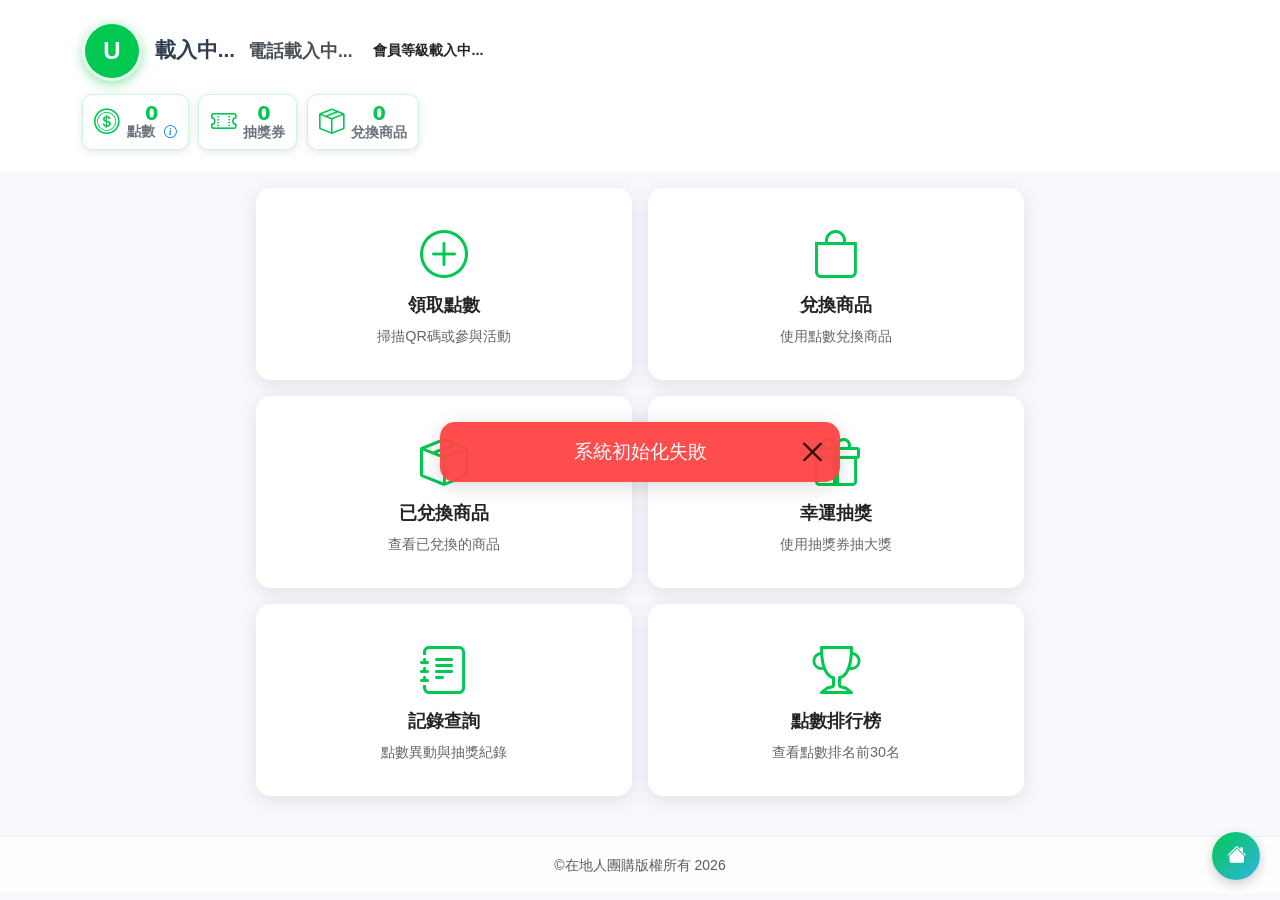
==== commit 95272b7b: "🚀 自動部署 LINEOA → LINEOA-Public (main)" ====
--- a/index.html
+++ b/index.html
@@ -3,7 +3,10 @@
 <head>
     <meta charset="UTF-8">
     <meta name="viewport" content="width=device-width, initial-scale=1.0">
-    <title>在地人團購點數系統 V1.3</title>
+    <meta http-equiv="Cache-Control" content="no-cache, no-store, must-revalidate">
+    <meta http-equiv="Pragma" content="no-cache">
+    <meta http-equiv="Expires" content="0">
+    <title>在地人團購點數系統 V1.1</title>
     <script charset="utf-8" src="https://static.line-scdn.net/liff/edge/2/sdk.js"></script>
     <link href="https://cdn.jsdelivr.net/npm/bootstrap@5.1.3/dist/css/bootstrap.min.css" rel="stylesheet">
     <link href="https://cdn.jsdelivr.net/npm/bootstrap-icons@1.8.1/font/bootstrap-icons.css" rel="stylesheet">
@@ -22,7 +25,7 @@
         }
         
         body {
-            background: linear-gradient(135deg, #667eea 0%, #764ba2 100%);
+            background: ghostwhite;
             min-height: 100vh;
             font-family: 'Segoe UI', Tahoma, Geneva, Verdana, sans-serif;
         }
@@ -220,7 +223,7 @@
         
         .loading {
             text-align: center;
-            padding: 2rem;
+            padding: 1rem;
         }
         
         .spinner-border {
@@ -414,6 +417,76 @@
         .activity-card.activity-available:hover {
             transform: translateY(-2px);
             box-shadow: 0 8px 25px rgba(0, 200, 81, 0.15);
+        }
+        
+        /* 記錄資訊樣式 */
+        .records-info {
+            background: rgba(255, 255, 255, 0.9);
+            border: 1px solid rgba(255, 255, 255, 0.8);
+            border-radius: 8px;
+            padding: 0.8rem 1rem;
+            margin-bottom: 1rem;
+            display: flex;
+            align-items: center;
+            gap: 0.5rem;
+            font-size: 0.9rem;
+            color: rgb(0, 0, 0);
+            backdrop-filter: blur(5px);
+            box-shadow: 0 2px 10px rgba(0, 0, 0, 0.1);
+        }
+        
+        .records-info i {
+            font-size: 1rem;
+            color: rgb(0, 0, 0);
+        }
+        
+        .lottery-result.out-of-stock-result {
+            text-align: center;
+            padding: 2rem;
+        }
+        
+        .out-of-stock-icon {
+            font-size: 4rem;
+            color: #ff9800;
+            margin-bottom: 1.5rem;
+        }
+        
+        .lottery-retry-btn {
+            background: linear-gradient(135deg, #ff9800, #ff5722);
+            color: white;
+            border: none;
+            border-radius: 25px;
+            padding: 0.8rem 2rem;
+            font-size: 1.1rem;
+            font-weight: 500;
+            margin-top: 1.5rem;
+            cursor: pointer;
+            transition: all 0.3s ease;
+            box-shadow: 0 4px 15px rgba(255, 152, 0, 0.3);
+        }
+        
+        .lottery-retry-btn:hover {
+            transform: translateY(-2px);
+            box-shadow: 0 6px 20px rgba(255, 152, 0, 0.4);
+        }
+        
+        .lottery-retry-btn i {
+            margin-right: 0.5rem;
+        }
+        
+        .out-of-stock-modal .lottery-result {
+            animation: fadeInUp 0.3s ease-out;
+        }
+        
+        @keyframes fadeInUp {
+            from {
+                opacity: 0;
+                transform: translateY(20px);
+            }
+            to {
+                opacity: 1;
+                transform: translateY(0);
+            }
         }
     </style>
 </head>
@@ -429,7 +502,8 @@
                             <div class="user-name-row">
                                 <div class="user-name-large" id="userName">載入中...</div>
                                 <span class="user-phone-large" id="userPhone">電話載入中...</span>
-                                <span class="account-status-large" id="accountStatus">帳號狀態載入中...</span>
+                                <span class="account-status-large" id="accountStatus" >會員等級載入中...</span>
+                                <!--style="display: none; 讓會員等級暫時隱藏-->
                             </div>
                         </div>
                     </div>
@@ -438,7 +512,10 @@
                             <i class="bi bi-coin stat-icon-large"></i>
                             <div class="stat-text">
                                 <div class="stat-value-large" id="headerPoints">0</div>
-                                <div class="stat-label-large">點數</div>
+                                <div class="stat-label-large">
+                                    點數
+                                    <i class="bi bi-info-circle points-info-icon" onclick="showPointsExpiryInfo()" title="點數到期資訊"></i>
+                                </div>
                             </div>
                         </div>
                         <div class="stat-item-large">
@@ -478,6 +555,11 @@
                     <div class="menu-title">已兌換商品</div>
                     <div class="menu-desc">查看已兌換的商品</div>
                 </button>
+                <button class="menu-item" onclick="showPage('lotteryPage')">
+                    <i class="bi bi-gift menu-icon"></i>
+                    <div class="menu-title">幸運抽獎</div>
+                    <div class="menu-desc">使用抽獎券抽大獎</div>
+                </button>
                 <button class="menu-item" onclick="showPage('recordsPage')">
                     <i class="bi bi-journal-text menu-icon"></i>
                     <div class="menu-title">記錄查詢</div>
@@ -488,11 +570,6 @@
                     <div class="menu-title">點數排行榜</div>
                     <div class="menu-desc">查看點數排名前30名</div>
                 </button>
-                <button class="menu-item" onclick="showPage('lotteryPage')">
-                    <i class="bi bi-gift menu-icon"></i>
-                    <div class="menu-title">幸運抽獎</div>
-                    <div class="menu-desc">使用抽獎券抽大獎</div>
-                </button>
             </div>
         </div>
 
@@ -500,6 +577,12 @@
         <div id="recordsPage" class="page-content">
             <div class="page-header">
                 <h4 class="mb-3">📋 記錄查詢</h4>
+                <div class="update-info">
+                    <span id="recordsLastUpdateTime" class="update-time">請按右側按鈕更新</span>
+                    <button id="recordsManualRefreshBtn" class="manual-refresh-btn" onclick="manualRefreshRecords()">
+                        <i class="bi bi-arrow-clockwise"></i>
+                    </button>
+                </div>
             </div>
             
             <!-- 分頁標籤 -->
@@ -514,6 +597,10 @@
             
             <!-- 點數異動記錄區 -->
             <div id="pointsRecordsTab" class="tab-content active">
+                <div class="records-info">
+                    <i class="bi bi-info-circle"></i>
+                    <span>顯示最近20筆點數異動記錄</span>
+                </div>
                 <div id="historyList" class="loading">
                     <div class="spinner-border" role="status">
                         <span class="visually-hidden">載入中...</span>
@@ -523,6 +610,10 @@
             
             <!-- 抽獎記錄區 -->
             <div id="lotteryRecordsTab" class="tab-content">
+                <div class="records-info">
+                    <i class="bi bi-info-circle"></i>
+                    <span>顯示最近30筆抽獎記錄</span>
+                </div>
                 <div id="lotteryHistoryList" class="loading">
                     <div class="spinner-border" role="status">
                         <span class="visually-hidden">載入中...</span>
@@ -534,7 +625,7 @@
         <!-- 已兌換商品頁面 -->
         <div id="exchangedPage" class="page-content">
             <div class="page-header">
-                <h4 class="mb-3">已兌換商品</h4>
+                <h4 class="mb-3">📦 已兌換商品</h4>
             </div>
             
             <!-- 分頁標籤 -->
@@ -554,6 +645,10 @@
             
             <!-- 已使用商品區 -->
             <div id="usedProductsTab" class="tab-content">
+                <div class="records-info">
+                    <i class="bi bi-info-circle"></i>
+                    <span>顯示最近40筆已使用商品</span>
+                </div>
                 <div id="usedProductsList"></div>
             </div>
         </div>
@@ -561,7 +656,7 @@
         <!-- 領取點數頁面 -->
         <div id="earnPage" class="page-content">
             <div class="page-header">
-                <h4 class="mb-3">領取點數</h4>
+                <h4 class="mb-3">🎯 領取點數</h4>
             </div>
             
             <!-- QR掃描器區域 -->
@@ -590,7 +685,7 @@
         <!-- 商品兌換頁面 -->
         <div id="productsPage" class="page-content">
             <div class="page-header">
-                <h4 class="mb-3">商品兌換</h4>
+                <h4 class="mb-3">🛒 商品兌換</h4>
             </div>
             <div id="productsList" class="loading">
                 <div class="spinner-border" role="status">
@@ -602,7 +697,13 @@
         <!-- 點數排行榜頁面 -->
         <div id="leaderboardPage" class="page-content">
             <div class="page-header">
-                <h4 class="mb-3">點數排行榜</h4>
+                <h4 class="mb-3">🏆 點數排行榜</h4>
+                <div class="update-info">
+                    <span id="leaderboardLastUpdateTime" class="update-time">請按右側按鈕更新</span>
+                    <button id="leaderboardManualRefreshBtn" class="manual-refresh-btn" onclick="manualRefreshLeaderboard()">
+                        <i class="bi bi-arrow-clockwise"></i>
+                    </button>
+                </div>
             </div>
             
             <!-- 我的排名 -->
@@ -632,14 +733,7 @@
                 <h4 class="mb-3">🎁 幸運抽獎</h4>
             </div>
             
-            <!-- 抽獎券顯示區 -->
-            <div id="lotteryTicketsDisplay" class="mb-4">
-                <div class="loading">
-                    <div class="spinner-border" role="status">
-                        <span class="visually-hidden">載入中...</span>
-                    </div>
-                </div>
-            </div>
+
             
             <!-- 九宮格抽獎區域 -->
             <div class="lottery-grid-container mb-4">
@@ -679,12 +773,6 @@
 
     <!-- 固定功能按鈕 -->
     <div class="fixed-btns-container">
-        <button class="fixed-btn back-btn-fixed" onclick="goBack()" title="返回上一頁">
-            <i class="bi bi-arrow-left"></i>
-        </button>
-        <button class="fixed-btn refresh-btn-fixed" onclick="refreshCurrentPage()" title="重新整理">
-            <i class="bi bi-arrow-clockwise"></i>
-        </button>
         <button class="fixed-btn home-btn-fixed" onclick="showPage('mainPage')" title="回首頁">
             <i class="bi bi-house-fill"></i>
         </button>
@@ -696,16 +784,104 @@
             <div id="lotteryResultContent">
                 <!-- 動態內容 -->
             </div>
-            <button class="lottery-close-btn" onclick="closeLotteryResult()">
-                <i class="bi bi-x-lg"></i> 關閉
-            </button>
+        </div>
+    </div>
+
+    <!-- 商品使用確認對話框 -->
+    <div id="useProductModal" class="use-product-modal">
+        <div class="use-product-dialog">
+            <div class="use-product-header">
+                <div class="use-product-icon">
+                    <i class="bi bi-exclamation-triangle"></i>
+                </div>
+                <h3 class="use-product-title">確認使用商品</h3>
+            </div>
+            
+            <div class="use-product-content">
+                <div class="use-product-name">
+                    <h5 id="useProductName">商品名稱</h5>
+                </div>
+                
+                <div class="use-product-warning">
+                    <div class="warning-title">
+                        <i class="bi bi-exclamation-circle"></i>
+                        重要提醒
+                    </div>
+                    <p class="warning-text">
+                        使用後將無法依據任何原因進行復原
+                    </p>
+                </div>
+                
+                <div class="use-product-notice">
+                    <i class="bi bi-shield-check"></i>
+                    請在現場人員的協助下進行此操作
+                </div>
+            </div>
+            
+            <div class="use-product-actions">
+                <button class="use-product-btn use-product-btn-cancel" onclick="closeUseProductModal()">
+                    <i class="bi bi-x-circle"></i>
+                    否
+                </button>
+                <button class="use-product-btn use-product-btn-confirm" id="confirmUseProductBtn">
+                    <i class="bi bi-check-circle"></i>
+                    是
+                </button>
+            </div>
+        </div>
+    </div>
+
+    <!-- 點數到期提醒對話框 -->
+    <div id="pointsExpiryModal" class="use-product-modal">
+        <div class="use-product-dialog">
+            <div class="use-product-header">
+                <div class="use-product-icon">
+                    <i class="bi bi-clock-history"></i>
+                </div>
+                <h3 class="use-product-title">點數到期提醒</h3>
+            </div>
+            
+            <div class="use-product-content">
+                <div class="expiry-info-content">
+                    <div class="expiry-icon">
+                        <i class="bi bi-calendar-x"></i>
+                    </div>
+                    <div class="expiry-text">
+                        <h5>本期點數將於</h5>
+                        <div class="expiry-date">2025/12/31</div>
+                        <div class="expiry-notice">到期</div>
+                    </div>
+                </div>
+                
+                <div class="expiry-warning">
+                    <i class="bi bi-exclamation-triangle"></i>
+                    請務必在到期前使用您的點數
+                </div>
+            </div>
+            
+            <div class="use-product-actions">
+                <button class="use-product-btn use-product-btn-confirm" onclick="closePointsExpiryModal()">
+                    <i class="bi bi-check-circle"></i> 我知道了
+                </button>
+            </div>
         </div>
     </div>
 
     <!-- 提示訊息 -->
     <div id="alertContainer" style="position: fixed; top: 20px; left: 20px; right: 20px; z-index: 9999;"></div>
 
+    <!-- 版權聲明 -->
+    <footer class="text-center py-3 mt-4" style="background-color: rgba(255, 255, 255, 0.9); border-top: 1px solid #eee;">
+        <small class="text-muted">
+            ©在地人團購版權所有 <span id="copyright-year"></span> 
+        </small>
+    </footer>
+
     <script src="https://cdn.jsdelivr.net/npm/bootstrap@5.1.3/dist/js/bootstrap.bundle.min.js"></script>
-    <script src="app.js"></script>
+    <script src="app.js?v=1.3"></script>
+    <script>
+        // 自動更新版權年份
+        document.getElementById('copyright-year').textContent = new Date().getFullYear();
+    </script>
 </body>
 </html> 
--- a/style.css
+++ b/style.css
@@ -95,7 +95,7 @@
         }
 
         .user-phone-large {
-            font-size: 1rem;
+            font-size: 1.1rem;
             color: #495057;
             font-weight: 600;
             white-space: nowrap;
@@ -153,21 +153,60 @@
         }
         
         .stat-label-large {
-            font-size: 0.7rem;
+            font-size: 0.9rem;
             color: #6c757d;
             font-weight: 600;
             margin-top: 1px;
             line-height: 1;
         }
 
-.account-status.complete {
-    background: #d4edda;
-    color: #155724;
-}
-
-.account-status.limited {
-    background: #fff3cd;
-    color: #856404;
+/* 會員等級樣式 */
+.account-status.diamond,
+.account-status-large.diamond {
+    background: linear-gradient(135deg, #E8F4FD, #B6E5FC);
+    color: #0277BD;
+    border: 2px solid #0288D1;
+    font-weight: 700;
+}
+
+.account-status.platinum,
+.account-status-large.platinum {
+    background: linear-gradient(135deg, #F3F4F6, #E5E7EB);
+    color: #374151;
+    border: 2px solid #6B7280;
+    font-weight: 700;
+}
+
+.account-status.gold,
+.account-status-large.gold {
+    background: linear-gradient(135deg, #FEF3C7, #FDE68A);
+    color: #D97706;
+    border: 2px solid #F59E0B;
+    font-weight: 700;
+}
+
+.account-status.normal,
+.account-status-large.normal {
+    background: linear-gradient(135deg, #F0FDF4, #DCFCE7);
+    color: #16A34A;
+    border: 2px solid #22C55E;
+    font-weight: 600;
+}
+
+.account-status.loading,
+.account-status-large.loading {
+    background: #F3F4F6;
+    color: #6B7280;
+    border: 1px solid #D1D5DB;
+    font-weight: 500;
+}
+
+.account-status.error,
+.account-status-large.error {
+    background: #FEE2E2;
+    color: #DC2626;
+    border: 1px solid #F87171;
+    font-weight: 500;
 }
 
         .user-stats {
@@ -501,7 +540,7 @@
 
 .loading {
     text-align: center;
-    padding: 2rem;
+    padding: 1rem;
 }
 
 .spinner-border {
@@ -1140,7 +1179,7 @@
 
 /* 活動描述 */
 .activity-description {
-    font-size: 0.8rem;
+    font-size: 1rem;
     color: #666666;
     margin: 0;
     line-height: 1.2;
@@ -1206,7 +1245,6 @@
     color: #00c851;
     font-weight: 700;
     margin: 0;
-    text-shadow: 1px 1px 2px rgba(0, 0, 0, 0.1);
 }
 
 /* 活動按鈕 */
@@ -1324,7 +1362,7 @@
 }
 
 .activity-card-vertical .activity-description {
-    font-size: 0.8rem;
+    font-size: 1rem;
     color: #666666;
     margin: 0 0 6px 0;
     line-height: 1.3;
@@ -1405,7 +1443,6 @@
     color: #00c851;
     font-weight: 700;
     margin: 0;
-    text-shadow: 1px 1px 2px rgba(0, 0, 0, 0.1);
 }
 
 /* 商品兌換按鈕 */
@@ -1494,16 +1531,14 @@
 
 /* 頁面標題樣式改進 */
 .page-content h4 {
-    color: #ffffff !important;
+    color: #000000 !important;
     font-weight: 700;
-    text-shadow: 2px 2px 4px rgba(0, 0, 0, 0.3);
     margin-bottom: 20px;
 }
 
 .page-content h5 {
     color: black !important;
     font-weight: 600;
-    text-shadow: 1px 1px 3px rgba(0, 0, 0, 0.3);
     margin-bottom: 15px;
     font-size: 1.1rem;
 }
@@ -1512,8 +1547,77 @@
 .page-header {
     display: flex;
     align-items: center;
+    justify-content: space-between;
     gap: 10px;
-    margin-bottom: 15px;
+    margin-bottom: 1px;
+    padding: 0;
+}
+
+.page-header h4 {
+    margin: 0;
+    flex: 1;
+}
+
+.update-info {
+    display: flex;
+    align-items: center;
+    gap: 10px;
+    margin-left: auto;
+}
+
+.update-time {
+    font-size: 0.9rem;
+    color: rgba(0, 0, 0, 0.9);
+    background: rgba(255, 255, 255, 0.15);
+    padding: 6px 12px;
+    border-radius: 20px;
+    border: 1px solid rgba(255, 255, 255, 0.3);
+    backdrop-filter: blur(10px);
+    white-space: nowrap;
+    font-weight: 500;
+    margin: 0;
+}
+
+.manual-refresh-btn {
+    background: rgba(255, 255, 255, 0.2);
+    color: rgba(0, 0, 0, 0.9);
+    border: 1px solid rgba(255, 255, 255, 0.4);
+    padding: 8px;
+    border-radius: 50%;
+    cursor: pointer;
+    transition: all 0.3s ease;
+    backdrop-filter: blur(10px);
+    width: 36px;
+    height: 36px;
+    display: flex;
+    align-items: center;
+    justify-content: center;
+    font-size: 1rem;
+    margin: 0;
+}
+
+.manual-refresh-btn:hover {
+    background: rgba(255, 255, 255, 0.3);
+    border-color: rgba(255, 255, 255, 0.6);
+    transform: translateY(-1px);
+    box-shadow: 0 4px 12px rgba(0, 0, 0, 0.2);
+}
+
+.manual-refresh-btn:active {
+    transform: translateY(0);
+}
+
+.manual-refresh-btn i {
+    transition: transform 0.3s ease;
+}
+
+.manual-refresh-btn.refreshing i {
+    animation: spin 1s linear infinite;
+}
+
+@keyframes spin {
+    from { transform: rotate(0deg); }
+    to { transform: rotate(360deg); }
 }
 
 .back-btn, .refresh-btn {
@@ -1619,7 +1723,6 @@
 .products-title {
     color: #ffffff !important;
     font-weight: 700;
-    text-shadow: 2px 2px 4px rgba(0, 0, 0, 0.3);
     margin: 0;
     flex: 1;
 }
@@ -1656,7 +1759,7 @@
     backdrop-filter: blur(10px);
     border-radius: 15px;
     padding: 20px;
-    margin: 20px;
+    margin: 13px;
     box-shadow: 0 8px 32px rgba(0, 0, 0, 0.1);
     border: 1px solid rgba(255, 255, 255, 0.2);
 }
@@ -1668,7 +1771,6 @@
     margin-bottom: 15px;
     padding-bottom: 8px;
     border-bottom: 2px solid rgba(26, 115, 232, 0.2);
-    text-shadow: 1px 1px 2px rgba(0, 0, 0, 0.1);
 }
 
 /* 移動端適配 */
@@ -2199,7 +2301,7 @@
     }
     
     .user-phone-large {
-        font-size: 0.9rem;
+        font-size: 1.1rem;
     }
     
     .account-status-large {
@@ -2225,7 +2327,7 @@
     }
     
     .stat-label-large {
-        font-size: 0.7rem;
+        font-size: 0.9rem;
     }
     
     .stat-icon {
@@ -2251,7 +2353,7 @@
     }
     
     .account-status {
-        font-size: 0.65rem;
+        font-size: 1rem;
     }
 }
 
@@ -2299,7 +2401,7 @@
     }
     
     .user-phone-large {
-        font-size: 0.9rem;
+        font-size: 1.1rem;
     }
     
     .account-status-large {
@@ -2328,7 +2430,7 @@
     }
     
     .stat-label-large {
-        font-size: 0.65rem;
+        font-size: 0.8rem;
     }
 }
 
@@ -2350,12 +2452,12 @@
     }
     
     .user-name-large {
-        font-size: 1rem;
+        font-size: 1.1rem;
         max-width: 110px;
     }
     
     .user-phone-large {
-        font-size: 0.85rem;
+        font-size: 1.1rem;
     }
     
     .account-status-large {
@@ -2381,7 +2483,7 @@
     }
     
     .stat-label-large {
-        font-size: 0.6rem;
+        font-size: 0.8rem;
     }
 }
 
@@ -2489,6 +2591,47 @@
     color: #d32f2f;
 }
 
+/* 過期商品樣式 */
+.exchanged-product-card.expired {
+    background: #f8f9fa;
+    border-left: 4px solid #dc3545;
+    opacity: 0.8;
+}
+
+.exchanged-product-card.expired .product-title {
+    color: #dc3545;
+    text-decoration: line-through;
+}
+
+.exchanged-product-card.expired .product-description {
+    color: #6c757d;
+}
+
+.product-status.expired {
+    background-color: #dc3545;
+    color: white;
+}
+
+.expiration-info.urgent {
+    color: #fd7e14 !important;
+    font-weight: bold;
+}
+
+.expiration-info.expired {
+    color: #dc3545 !important;
+    font-weight: bold;
+}
+
+.expiration-info {
+    display: block;
+    margin-top: 0.25rem;
+    font-size: 0.875rem;
+}
+
+.expiration-info i {
+    margin-right: 0.25rem;
+}
+
 .redeem-action-btn {
     background: #1a73e8;
     color: white;
@@ -2569,7 +2712,6 @@
     font-size: 0.8rem;
     font-weight: bold;
     color: white;
-    text-shadow: 1px 1px 3px rgba(0, 0, 0, 0.7);
     position: relative;
     overflow: hidden;
     transition: all 0.3s ease;
@@ -2583,7 +2725,6 @@
 .grid-item.center {
     background: linear-gradient(135deg, #ffd700, #ffed4e);
     color: #333;
-    text-shadow: none;
     font-size: 0.7rem;
     border: 3px solid #fff;
     box-shadow: 0 4px 15px rgba(255, 215, 0, 0.5);
@@ -2763,7 +2904,7 @@
     display: flex;
     justify-content: space-between;
     align-items: center;
-    margin-bottom: 1rem;
+    margin-bottom: 0.5rem;
 }
 
 .prize-name {
@@ -2787,10 +2928,17 @@
 }
 
 .prize-description {
+    color: #666;    
+    margin-bottom: 1rem;
+    line-height: 1.5;
+}
+
+.prize-expiry {
     color: #666;
     margin-bottom: 1rem;
     line-height: 1.5;
 }
+
 
 .prize-stock {
     display: flex;
@@ -2924,6 +3072,57 @@
     border-left-color: #dee2e6;
 }
 
+/* 抽獎券記錄特殊樣式 */
+.lottery-history-item.ticket-item {
+    background: linear-gradient(135deg, #f8f9ff 0%, #fff 100%);
+    border-left: 4px solid #007bff;
+}
+
+/* 獲得抽獎券記錄 */
+.lottery-history-item.ticket-gain {
+    background: linear-gradient(135deg, #f0fff4 0%, #fff 100%);
+    border-left: 4px solid #28a745;
+}
+
+/* 使用抽獎券記錄 */
+.lottery-history-item.ticket-use {
+    background: linear-gradient(135deg, #fff5f5 0%, #fff 100%);
+    border-left: 4px solid #dc3545;
+}
+
+.ticket-title {
+    color: #495057;
+    margin-bottom: 8px;
+    font-size: 0.95rem;
+}
+
+.ticket-description {
+    color: #6c757d;
+    margin-bottom: 4px;
+    font-size: 0.9rem;
+}
+
+.related-name {
+    margin-bottom: 0;
+}
+
+.ticket-balance {
+    min-width: 80px;
+}
+
+.balance-amount {
+    font-size: 1.1rem;
+}
+
+.balance-label {
+    font-size: 0.75rem;
+}
+
+.change-amount {
+    font-size: 0.85rem;
+    margin-bottom: 2px;
+}
+
 .history-prize-name {
     font-weight: bold;
     color: #2c3e50;
@@ -2954,6 +3153,21 @@
     color: #856404;
 }
 
+/* 抽獎歷史過期提醒樣式 */
+.history-expiration-info {
+    display: block;
+    margin-top: 0.5rem;
+    padding: 0.375rem;
+    background: rgba(255, 193, 7, 0.1);
+    border-left: 3px solid #ffc107;
+    border-radius: 0.25rem;
+    font-size: 0.8rem;
+}
+
+.history-expiration-info i {
+    margin-right: 0.375rem;
+}
+
 /* 動畫效果 */
 @keyframes modalFadeIn {
     from { opacity: 0; }
@@ -3034,55 +3248,300 @@
     margin-bottom: 1rem;
 }
 
-/* 已兌換商品時間資訊樣式 */
-.time-info-item {
-    margin-bottom: 4px;
-    display: flex;
-    align-items: center;
-    gap: 6px;
-}
-
-.time-info-item i {
-    width: 14px;
+/* 手機版響應式樣式 - 更新資訊 */
+@media (max-width: 768px) {
+    .page-header {
+        flex-wrap: nowrap;
+        gap: 8px;
+    }
+
+    .update-info {
+        gap: 8px;
+    }
+
+    .update-time {
+        font-size: 0.8rem;
+        padding: 4px 8px;
+    }
+
+    .manual-refresh-btn {
+        width: 32px;
+        height: 32px;
+        font-size: 0.9rem;
+    }
+}
+
+.status-expiring-soon {
+    background: #ffebee;
+    color: #d32f2f;
+    animation: pulse 2s infinite;
+}
+
+@keyframes pulse {
+    0% {
+        opacity: 1;
+    }
+    50% {
+        opacity: 0.7;
+    }
+    100% {
+        opacity: 1;
+    }
+}
+
+/* 商品使用確認對話框 */
+.use-product-modal {
+    display: none;
+    position: fixed;
+    top: 0;
+    left: 0;
+    width: 100%;
+    height: 100%;
+    background: rgba(0, 0, 0, 0.6);
+    z-index: 9999;
+    align-items: center;
+    justify-content: center;
+    backdrop-filter: blur(3px);
+}
+
+.use-product-modal.show {
+    display: flex;
+    animation: fadeInModal 0.3s ease;
+}
+
+.use-product-dialog {
+    background: white;
+    border-radius: 20px;
+    padding: 30px;
+    max-width: 400px;
+    width: 90%;
+    margin: 20px;
+    box-shadow: 0 20px 40px rgba(0, 0, 0, 0.2);
+    transform: scale(0.9);
+    transition: transform 0.3s ease;
+}
+
+.use-product-modal.show .use-product-dialog {
+    transform: scale(1);
+}
+
+.use-product-header {
+    text-align: center;
+    margin-bottom: 25px;
+}
+
+.use-product-icon {
+    width: 60px;
+    height: 60px;
+    background: #ff6b6b;
+    border-radius: 50%;
+    display: flex;
+    align-items: center;
+    justify-content: center;
+    margin: 0 auto 15px;
+    color: white;
+    font-size: 24px;
+}
+
+.use-product-title {
+    font-size: 1.4rem;
+    font-weight: 700;
+    color: #333;
+    margin: 0;
+}
+
+.use-product-content {
+    margin-bottom: 30px;
+}
+
+.use-product-name {
+    background: #f8f9fa;
+    padding: 15px;
+    border-radius: 12px;
+    text-align: center;
+    margin-bottom: 20px;
+    border-left: 4px solid #007bff;
+}
+
+.use-product-name h5 {
+    margin: 0;
+    color: #007bff;
+    font-weight: 600;
+}
+
+.use-product-warning {
+    background: #fff3cd;
+    border: 1px solid #ffeaa7;
+    border-radius: 12px;
+    padding: 20px;
+    margin-bottom: 20px;
+}
+
+.warning-title {
+    color: #856404;
+    font-weight: 600;
+    margin-bottom: 10px;
+    display: flex;
+    align-items: center;
+    gap: 8px;
+}
+
+.warning-text {
+    color: #856404;
+    margin: 0;
+    line-height: 1.5;
+}
+
+.use-product-notice {
+    background: #d4edda;
+    border: 1px solid #c3e6cb;
+    border-radius: 12px;
+    padding: 15px;
+    color: #155724;
+    font-size: 0.9rem;
+    text-align: center;
+}
+
+.use-product-actions {
+    display: flex;
+    gap: 15px;
+    justify-content: center;
+}
+
+.use-product-btn {
+    flex: 1;
+    padding: 12px 20px;
+    border: none;
+    border-radius: 25px;
+    font-weight: 600;
+    font-size: 1rem;
+    cursor: pointer;
+    transition: all 0.3s ease;
+    display: flex;
+    align-items: center;
+    justify-content: center;
+    gap: 8px;
+}
+
+.use-product-btn-cancel {
+    background: #f8f9fa;
+    color: #6c757d;
+    border: 2px solid #dee2e6;
+}
+
+.use-product-btn-cancel:hover {
+    background: #e9ecef;
+    border-color: #adb5bd;
+}
+
+.use-product-btn-confirm {
+    background: #dc3545;
+    color: white;
+}
+
+.use-product-btn-confirm:hover {
+    background: #c82333;
+    transform: translateY(-1px);
+}
+
+@keyframes fadeInModal {
+    from {
+        opacity: 0;
+    }
+    to {
+        opacity: 1;
+    }
+}
+
+/* 點數info圖標樣式 */
+.points-info-icon {
+    margin-left: 5px;
+    font-size: 0.8rem;
+    color: #007bff;
+    cursor: pointer;
+    transition: color 0.3s ease;
+}
+
+.points-info-icon:hover {
+    color: #0056b3;
+    transform: scale(1.1);
+}
+
+/* 點數到期提醒模態內容樣式 */
+.expiry-info-content {
+    display: flex;
+    align-items: center;
+    gap: 1rem;
+    margin-bottom: 1.5rem;
+    padding: 1rem;
+    background: linear-gradient(135deg, #fff8e1, #f3e5f5);
+    border-radius: 12px;
+    border: 1px solid #e1bee7;
+}
+
+.expiry-icon {
+    font-size: 2.5rem;
+    color: #ff6b35;
     flex-shrink: 0;
 }
 
-.source-info {
-    margin-bottom: 8px;
-    padding: 4px 8px;
-    background: rgba(139, 69, 19, 0.1);
-    border-radius: 4px;
-    color: #8B4513;
-    font-size: 0.85em;
-    display: flex;
-    align-items: center;
-    gap: 6px;
-    width: fit-content;
-}
-
-.source-info i {
-    color: #FF6B6B;
-}
-
-/* 狀態顏色優化 */
-.status-pending {
-    background: linear-gradient(135deg, #3B82F6, #1D4ED8);
-    color: white;
-}
-
-.status-redeemed {
-    background: linear-gradient(135deg, #10B981, #059669);
-    color: white;
-}
-
-.status-expired {
-    background: linear-gradient(135deg, #EF4444, #DC2626);
-    color: white;
-}
-
-/* 時間資訊容器 */
-.time-info {
-    margin-top: 8px;
-    padding: 8px 0;
-    border-top: 1px solid rgba(0,0,0,0.05);
-}
+.expiry-text {
+    text-align: center;
+}
+
+.expiry-text h5 {
+    margin: 0 0 0.5rem 0;
+    color: #333;
+    font-weight: 500;
+}
+
+.expiry-date {
+    font-size: 1.5rem;
+    font-weight: bold;
+    color: #d32f2f;
+    margin-bottom: 0.3rem;
+}
+
+.expiry-notice {
+    font-size: 1rem;
+    color: #666;
+    font-weight: 500;
+}
+
+.expiry-warning {
+    display: flex;
+    align-items: center;
+    justify-content: center;
+    gap: 0.5rem;
+    padding: 1rem;
+    background: rgba(255, 152, 0, 0.1);
+    border-radius: 8px;
+    border: 1px solid rgba(255, 152, 0, 0.3);
+    color: #f57c00;
+    font-size: 0.9rem;
+    font-weight: 500;
+}
+
+.expiry-warning i {
+    font-size: 1.1rem;
+}
+
+@media (max-width: 768px) {
+    .points-info-icon {
+        font-size: 0.7rem;
+        margin-left: 3px;
+    }
+    
+    .expiry-info-content {
+        flex-direction: column;
+        text-align: center;
+    }
+    
+    .expiry-icon {
+        font-size: 2rem;
+    }
+    
+    .expiry-date {
+        font-size: 1.3rem;
+    }
+}
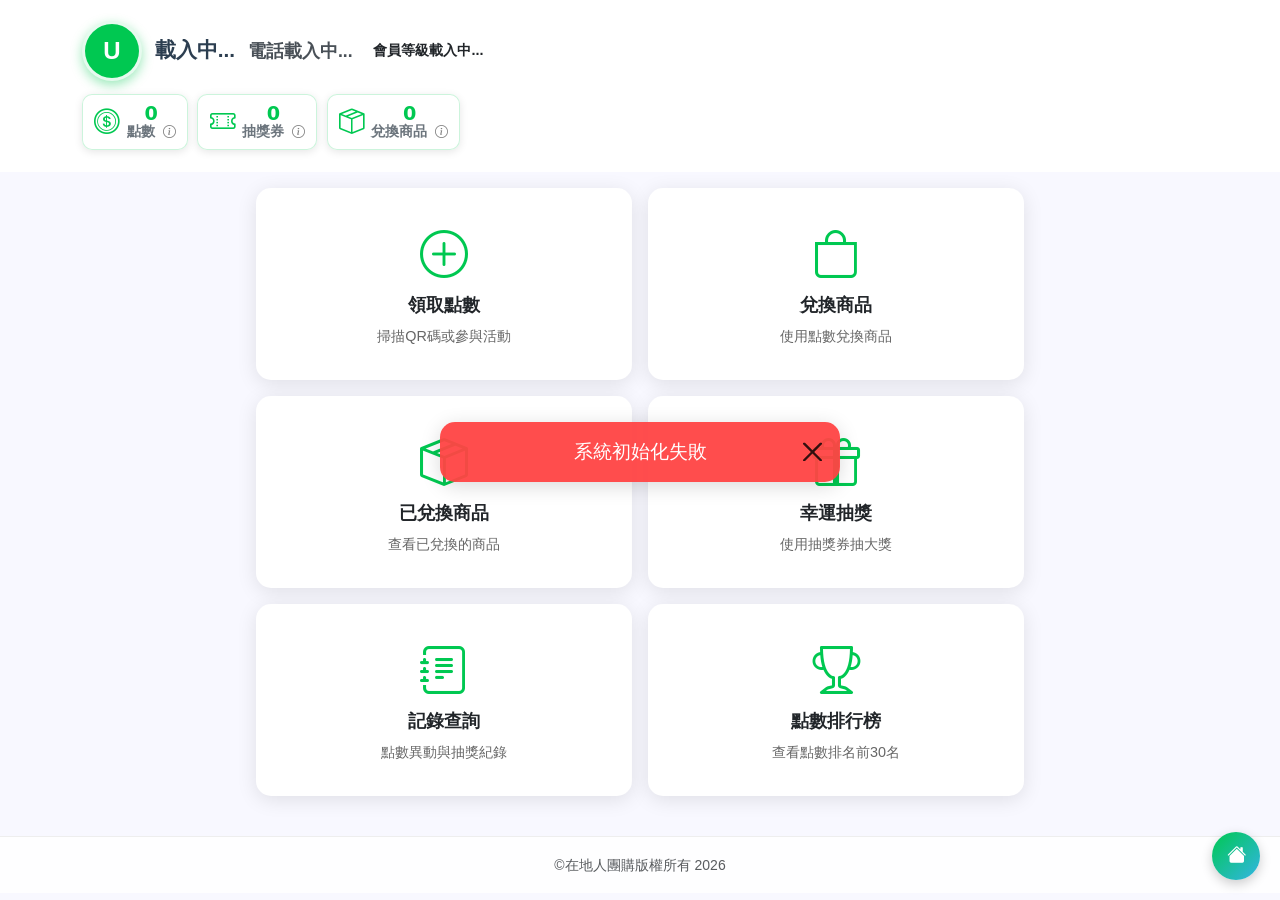
==== commit c50b058f: "🚀 自動部署 LINEOA → LINEOA-Public (main)" ====
--- a/index.html
+++ b/index.html
@@ -6,7 +6,8 @@
     <meta http-equiv="Cache-Control" content="no-cache, no-store, must-revalidate">
     <meta http-equiv="Pragma" content="no-cache">
     <meta http-equiv="Expires" content="0">
-    <title>在地人團購點數系統 V1.1</title>
+    <title>在地人團購點數系統 V1.3</title>
+    <link rel="icon" href="data:;base64,iVBORw0KGgo=">
     <script charset="utf-8" src="https://static.line-scdn.net/liff/edge/2/sdk.js"></script>
     <link href="https://cdn.jsdelivr.net/npm/bootstrap@5.1.3/dist/css/bootstrap.min.css" rel="stylesheet">
     <link href="https://cdn.jsdelivr.net/npm/bootstrap-icons@1.8.1/font/bootstrap-icons.css" rel="stylesheet">
@@ -488,10 +489,68 @@
                 transform: translateY(0);
             }
         }
+        
+        .points-info-tooltip {
+            position: absolute;
+            background: #333333;
+            color: white;
+            padding: 12px 20px;
+            border-radius: 8px;
+            font-size: 0.95rem;
+            white-space: normal;
+            z-index: 1000;
+            display: none;
+            top: calc(100% + 10px);
+            left: 50%;
+            transform: translateX(-50%);
+            margin: 0;
+            min-width: 330px;
+            max-width: 380px;
+            text-align: center;
+            word-wrap: break-word;
+            line-height: 1.5;
+            box-shadow: 0 4px 12px rgba(0, 0, 0, 0.3);
+        }
+
+        .points-info-icon[data-type="points"] .points-info-tooltip {
+            left: 0;
+            transform: translateX(-20%);
+        }
+
+        .points-info-icon[data-type="tickets"] .points-info-tooltip {
+            left: 50%;
+            transform: translateX(-48%);
+        }
+
+        .points-info-icon[data-type="unused"] .points-info-tooltip {
+            left: 50%;
+            right: 0;
+            transform: translateX(-91%);
+        }
+
+        .points-info-tooltip::before {
+            content: "";
+            position: absolute;
+            top: -8px;
+            left: 50%;
+            transform: translateX(-50%);
+            border-width: 0 8px 8px 8px;
+            border-style: solid;
+            border-color: transparent transparent #333333 transparent;
+        }
+
+        .points-info-icon[data-type="points"] .points-info-tooltip::before {
+            left: 20%;
+        }
+
+        .points-info-icon[data-type="unused"] .points-info-tooltip::before {
+            left: 80%;
+        }
     </style>
 </head>
 <body>
     <div class="container-fluid">
+        <div id="mainContent">
         <!-- Header -->
         <div class="header">
             <div class="container">
@@ -502,8 +561,8 @@
                             <div class="user-name-row">
                                 <div class="user-name-large" id="userName">載入中...</div>
                                 <span class="user-phone-large" id="userPhone">電話載入中...</span>
-                                <span class="account-status-large" id="accountStatus" >會員等級載入中...</span>
-                                <!--style="display: none; 讓會員等級暫時隱藏-->
+                                <span class="account-status-large" id="accountStatus"    >會員等級載入中...</span>
+                                <!--  style="display: none;" 讓  會員等級暫時隱藏  -->
                             </div>
                         </div>
                     </div>
@@ -514,7 +573,9 @@
                                 <div class="stat-value-large" id="headerPoints">0</div>
                                 <div class="stat-label-large">
                                     點數
-                                    <i class="bi bi-info-circle points-info-icon" onclick="showPointsExpiryInfo()" title="點數到期資訊"></i>
+                                    <i class="bi bi-info-circle points-info-icon" data-type="points" onclick="toggleTooltip(this)">
+                                        <div class="points-info-tooltip">本期點數將於 2025/12/31 到期</div>
+                                    </i>
                                 </div>
                             </div>
                         </div>
@@ -522,14 +583,22 @@
                             <i class="bi bi-ticket-perforated stat-icon-large"></i>
                             <div class="stat-text">
                                 <div class="stat-value-large" id="headerLotteryTickets">0</div>
-                                <div class="stat-label-large">抽獎券</div>
+                                <div class="stat-label-large">抽獎券
+                                    <i class="bi bi-info-circle points-info-icon" data-type="tickets" onclick="toggleTooltip(this)">
+                                        <div class="points-info-tooltip">本期抽獎券將於 2025/12/31 到期</div>
+                                    </i>
+                                </div>
                             </div>
                         </div>
                         <div class="stat-item-large">
                             <i class="bi bi-box-seam stat-icon-large"></i>
                             <div class="stat-text">
                                 <div class="stat-value-large" id="headerUnusedCount">0</div>
-                                <div class="stat-label-large">兌換商品</div>
+                                <div class="stat-label-large">兌換商品
+                                    <i class="bi bi-info-circle points-info-icon" data-type="unused" onclick="toggleTooltip(this)">
+                                        <div class="points-info-tooltip">若帳號因多次未取而被封鎖，點數、抽獎券與待使用商品都將歸零，還請留意</div>
+                                    </i>
+                                </div>
                             </div>
                         </div>
                     </div>
@@ -831,45 +900,10 @@
         </div>
     </div>
 
-    <!-- 點數到期提醒對話框 -->
-    <div id="pointsExpiryModal" class="use-product-modal">
-        <div class="use-product-dialog">
-            <div class="use-product-header">
-                <div class="use-product-icon">
-                    <i class="bi bi-clock-history"></i>
-                </div>
-                <h3 class="use-product-title">點數到期提醒</h3>
-            </div>
-            
-            <div class="use-product-content">
-                <div class="expiry-info-content">
-                    <div class="expiry-icon">
-                        <i class="bi bi-calendar-x"></i>
-                    </div>
-                    <div class="expiry-text">
-                        <h5>本期點數將於</h5>
-                        <div class="expiry-date">2025/12/31</div>
-                        <div class="expiry-notice">到期</div>
-                    </div>
-                </div>
-                
-                <div class="expiry-warning">
-                    <i class="bi bi-exclamation-triangle"></i>
-                    請務必在到期前使用您的點數
-                </div>
-            </div>
-            
-            <div class="use-product-actions">
-                <button class="use-product-btn use-product-btn-confirm" onclick="closePointsExpiryModal()">
-                    <i class="bi bi-check-circle"></i> 我知道了
-                </button>
-            </div>
-        </div>
-    </div>
-
     <!-- 提示訊息 -->
     <div id="alertContainer" style="position: fixed; top: 20px; left: 20px; right: 20px; z-index: 9999;"></div>
 
+        </div> <!-- mainContent end -->
     <!-- 版權聲明 -->
     <footer class="text-center py-3 mt-4" style="background-color: rgba(255, 255, 255, 0.9); border-top: 1px solid #eee;">
         <small class="text-muted">
@@ -884,4 +918,4 @@
         document.getElementById('copyright-year').textContent = new Date().getFullYear();
     </script>
 </body>
-</html> +</html>
--- a/style.css
+++ b/style.css
@@ -2720,6 +2720,7 @@
     padding: 6px;
     box-sizing: border-box;
     min-height: 92px;
+    font-size: 20px;
 }
 
 .grid-item.center {
@@ -3455,93 +3456,91 @@
 
 /* 點數info圖標樣式 */
 .points-info-icon {
-    margin-left: 5px;
-    font-size: 0.8rem;
-    color: #007bff;
     cursor: pointer;
-    transition: color 0.3s ease;
+    margin-left: 4px;
+    font-size: 0.9em;
+    color: rgba(0, 0, 0, 0.5);
+    transition: color 0.2s ease;
+    position: relative;
 }
 
 .points-info-icon:hover {
-    color: #0056b3;
-    transform: scale(1.1);
-}
-
-/* 點數到期提醒模態內容樣式 */
-.expiry-info-content {
-    display: flex;
-    align-items: center;
-    gap: 1rem;
-    margin-bottom: 1.5rem;
-    padding: 1rem;
-    background: linear-gradient(135deg, #fff8e1, #f3e5f5);
-    border-radius: 12px;
-    border: 1px solid #e1bee7;
-}
-
-.expiry-icon {
-    font-size: 2.5rem;
-    color: #ff6b35;
-    flex-shrink: 0;
-}
-
-.expiry-text {
-    text-align: center;
-}
-
-.expiry-text h5 {
-    margin: 0 0 0.5rem 0;
-    color: #333;
-    font-weight: 500;
-}
-
-.expiry-date {
-    font-size: 1.5rem;
-    font-weight: bold;
-    color: #d32f2f;
-    margin-bottom: 0.3rem;
-}
-
-.expiry-notice {
-    font-size: 1rem;
-    color: #666;
-    font-weight: 500;
-}
-
-.expiry-warning {
-    display: flex;
-    align-items: center;
-    justify-content: center;
-    gap: 0.5rem;
-    padding: 1rem;
-    background: rgba(255, 152, 0, 0.1);
-    border-radius: 8px;
-    border: 1px solid rgba(255, 152, 0, 0.3);
-    color: #f57c00;
-    font-size: 0.9rem;
-    font-weight: 500;
-}
-
-.expiry-warning i {
-    font-size: 1.1rem;
+    color: rgba(0, 0, 0, 0.8);
+}
+
+/* 自訂 tooltip 樣式 */
+.points-info-tooltip {
+    position: absolute;
+    display: none;
+    background: rgba(0, 0, 0, 0.8);
+    color: white;
+    padding: 8px 12px;
+    border-radius: 6px;
+    font-size: 14px;
+    white-space: nowrap;
+    z-index: 1000;
+    top: calc(100% + 10px);
+    left: calc(50% - 10px);
+    transform: translateX(-25%);
+    opacity: 0;
+    pointer-events: none;
+}
+
+.points-info-tooltip::before {
+    content: '';
+    position: absolute;
+    top: -6px;
+    left: 25%;
+    transform: translateX(-50%);
+    border-width: 0 6px 6px 6px;
+    border-style: solid;
+    border-color: transparent transparent rgba(0, 0, 0, 0.8) transparent;
+}
+
+.points-info-tooltip.show {
+    display: block;
+    opacity: 1;
+    transition: opacity 0.2s ease;
+}
+
+/* 所有 tooltip 統一樣式 */
+.points-info-icon .points-info-tooltip {
+    top: calc(100% + 10px);
+    left: calc(50% - 10px);
+    transform: translateX(-25%);
+}
+
+.points-info-icon .points-info-tooltip::before {
+    top: -6px;
+    left: 25%;
+    transform: translateX(-50%);
 }
 
 @media (max-width: 768px) {
-    .points-info-icon {
-        font-size: 0.7rem;
-        margin-left: 3px;
-    }
-    
-    .expiry-info-content {
-        flex-direction: column;
-        text-align: center;
-    }
-    
-    .expiry-icon {
-        font-size: 2rem;
-    }
-    
-    .expiry-date {
-        font-size: 1.3rem;
-    }
-}
+    .points-info-tooltip {
+        font-size: 12px;
+        padding: 6px 10px;
+        top: calc(100% + 8px);
+        left: calc(50% - 8px);
+    }
+
+    .points-info-tooltip::before {
+        top: -5px;
+        border-width: 0 5px 5px 5px;
+    }
+
+    /* 手機版統一樣式 */
+    .points-info-icon .points-info-tooltip {
+        top: calc(100% + 8px);
+        left: calc(50% - 8px);
+        transform: translateX(-25%);
+        width: auto;
+        max-width: calc(100vw - 40px);
+    }
+
+    .points-info-icon .points-info-tooltip::before {
+        top: -5px;
+        left: 25%;
+        transform: translateX(-50%);
+    }
+}
